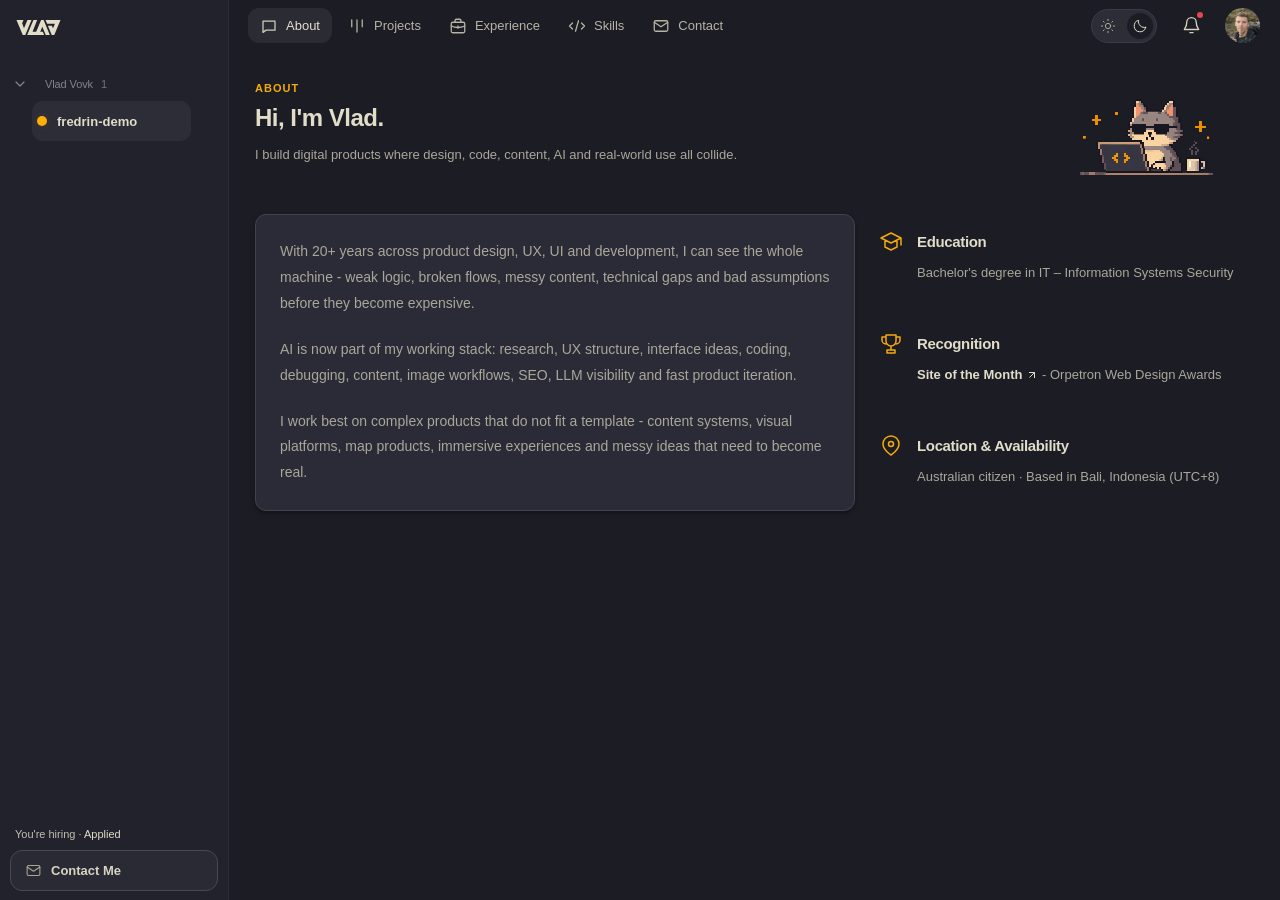
==== index.html @ 24310546 "Update usage limit notification copy" ====
<!doctype html>
<html lang="en">
  <head>
    <meta charset="UTF-8" />
    <meta name="viewport" content="width=device-width, initial-scale=1.0" />
    <meta name="robots" content="noindex" />
    <link rel="icon" href="favicon.ico" type="image/x-icon" />
    <link rel="icon" href="assets/favicon-32x32.png" type="image/png" sizes="32x32" />
    <link rel="icon" href="assets/favicon-16x16.png" type="image/png" sizes="16x16" />
    <link rel="apple-touch-icon" href="assets/apple-touch-icon.png" sizes="180x180" />
    <title>Vlad Vovk - Design, Code &amp; AI · About</title>
    <script src="theme.js"></script>
    <link rel="stylesheet" href="themes.css" />
    <link rel="stylesheet" href="styles.css" />
    <link rel="stylesheet" href="theme-settings.css" />
    <script src="navigation.js" type="module"></script>
  </head>
  <body>
    <aside id="project-sidebar" class="project-sidebar" aria-label="Project navigation">
      <div class="sidebar-header">
        <a class="sidebar-logo" href="#about" aria-label="Vlad Vovk — About">
          <span class="sidebar-logo-mark" aria-hidden="true"></span>
        </a>
        <button class="mobile-drawer-close" type="button" aria-label="Close navigation" hidden>
          <svg viewBox="0 0 24 24" aria-hidden="true"><path d="m6 6 12 12M18 6 6 18" /></svg>
        </button>
      </div>
      <button class="personal-row" type="button" aria-expanded="true" aria-controls="sidebar-projects">
        <svg viewBox="0 0 12 12" aria-hidden="true"><path d="m2 4 4 4 4-4" /></svg>
        <span>Vlad Vovk</span><span class="count">1</span>
      </button>

      <div id="sidebar-projects">
        <a class="project-row" href="#projects">
          <span class="project-dot"></span>
          <strong>fredrin-demo</strong>
        </a>
      </div>

      <div class="sidebar-footer">
        <p>You're hiring · <span>Applied</span></p>
        <a class="help-button" href="mailto:sairix@gmail.com">
          <svg viewBox="0 0 24 24" aria-hidden="true">
            <rect x="3" y="5" width="18" height="14" rx="2" />
            <path d="m3 7 9 6 9-6" />
          </svg>
          <span>Contact Me</span>
        </a>
      </div>
    </aside>

    <button class="mobile-nav-backdrop" type="button" aria-label="Close navigation" tabindex="-1" hidden></button>
    <main class="workspace">
      <nav class="top-nav" aria-label="Primary navigation">
        <button class="mobile-menu-toggle" type="button" aria-label="Open navigation" aria-expanded="false" aria-controls="project-sidebar">
          <svg viewBox="0 0 24 24" aria-hidden="true"><path d="M4 6h16M4 12h16M4 18h16" /></svg>
        </button>
        <button class="mobile-section-toggle" type="button" aria-label="Choose section" aria-expanded="false" aria-controls="project-sidebar">
          <svg viewBox="0 0 24 24" aria-hidden="true"><path d="M4 5.5h16v12H8l-4 3Z" /></svg>
          <span>About</span>
        </button>
        <div class="nav-links">
          <a class="active" href="#about" id="nav-about" aria-controls="about" aria-current="page">
            <svg viewBox="0 0 24 24" aria-hidden="true"><path d="M4 5.5h16v12H8l-4 3Z" /></svg>
            <span>About</span>
          </a>
          <a href="#projects" id="nav-projects" aria-controls="projects">
            <svg viewBox="0 0 24 24" aria-hidden="true"><path d="M5 4v9m7-9v16m7-16v9" /></svg>
            <span>Projects</span>
          </a>
          <a href="#experience" id="nav-experience" aria-controls="experience">
            <svg viewBox="0 0 24 24" aria-hidden="true"><rect x="3" y="7" width="18" height="14" rx="2" /><path d="M8 7V5a2 2 0 0 1 2-2h4a2 2 0 0 1 2 2v2M3 12a22 22 0 0 0 18 0M12 12v3" /></svg>
            <span>Experience</span>
          </a>
          <a href="#skills" id="nav-skills" aria-controls="skills">
            <svg viewBox="0 0 24 24" aria-hidden="true"><path d="m6 8-4 4 4 4m12-8 4 4-4 4M14 5l-4 14" /></svg>
            <span>Skills</span>
          </a>
          <a href="#contact" id="nav-contact" aria-controls="contact">
            <svg viewBox="0 0 24 24" aria-hidden="true"><rect x="3" y="5" width="18" height="14" rx="2" /><path d="m3 7 9 6 9-6" /></svg>
            <span>Contact</span>
          </a>
        </div>

        <div class="account-actions">
          <button class="theme-toggle" type="button" role="switch" aria-checked="true" aria-label="Dark theme" title="Switch to light theme">
            <svg class="theme-icon-sun" viewBox="0 0 24 24" aria-hidden="true"><circle cx="12" cy="12" r="4" /><path d="M12 2v2m0 16v2M2 12h2m16 0h2M4.9 4.9l1.4 1.4m11.4 11.4 1.4 1.4M4.9 19.1l1.4-1.4M17.7 6.3l1.4-1.4" /></svg>
            <svg class="theme-icon-moon" viewBox="0 0 24 24" aria-hidden="true"><path d="M20.5 14A8.6 8.6 0 0 1 10 3.5 8.7 8.7 0 1 0 20.5 14Z" /></svg>
          </button>
          <button class="notification-button" type="button" aria-label="Notifications" aria-expanded="false" aria-controls="notifications-panel">
            <svg viewBox="0 0 24 24" aria-hidden="true"><path d="M18 8a6 6 0 0 0-12 0c0 7-3 7-3 9h18c0-2-3-2-3-9ZM10 21h4" /></svg>
          </button>
          <button class="avatar" type="button" aria-label="Account menu" aria-expanded="false" aria-controls="profile-menu">
            <img src="assets/profile-avatar.jpg" alt="" />
          </button>
          <section id="notifications-panel" class="profile-menu notifications-panel" aria-labelledby="notifications-heading" aria-hidden="true" inert>
            <header class="notifications-header">
              <h2 id="notifications-heading">Notifications</h2>
              <button class="notification-read-action" type="button" data-mark-all-read>Mark all as read</button>
            </header>
            <ul class="notifications-list">
              <li class="notification-item" data-notification-id="application-submitted">
                <div class="notification-item-header">
                  <h3>Application submitted</h3>
                  <button class="notification-read-action" type="button" data-mark-read>Mark as read</button>
                </div>
                <p>Your application for UI/UX Designer has been received.</p>
                <p class="notification-status">Status: Awaiting human review.</p>
              </li>
              <li class="notification-item" data-notification-id="usage-limit-reached">
                <div class="notification-item-header">
                  <h3>Usage limit reached</h3>
                  <button class="notification-read-action" type="button" data-mark-read>Mark as read</button>
                </div>
                <p>You've used all $6 of your Fredrin credits building a portfolio for Fredrin.</p>
                <p class="notification-status">Status: Worth every penny.</p>
              </li>
            </ul>
          </section>
          <div id="profile-menu" class="profile-menu" role="region" aria-label="Account details" aria-hidden="true" inert>
            <a class="profile-email" href="mailto:sairix@gmail.com">
              <span class="profile-menu-avatar"><img src="assets/profile-avatar.jpg" alt="" /></span>
              <span>sairix@gmail.com</span>
            </a>
            <button id="theme-settings-open" class="profile-menu-action" type="button" aria-haspopup="dialog" aria-controls="theme-settings">
              <svg viewBox="0 0 24 24" aria-hidden="true"><path d="m9 3-.7 2.2-2 .9-2.1-.4L2.7 8.3 4 10v2l-1.3 1.7 1.5 2.6 2.1-.4 2 .9L9 19h3l.7-2.2 2-.9 2.1.4 1.5-2.6L17 12v-2l1.3-1.7-1.5-2.6-2.1.4-2-.9L12 3Z" /><circle cx="10.5" cy="11" r="3" /></svg>
              <span>Theme settings</span>
              <kbd>Ctrl+,</kbd>
            </button>
            <div class="profile-menu-footer">Vladlin v0.1.5</div>
          </div>
        </div>
      </nav>

      <section id="about" class="content-panel" aria-labelledby="nav-about">
        <div class="about-layout">
          <header class="section-heading about-intro">
            <p class="section-eyebrow">About</p>
            <h1>Hi, I'm Vlad.</h1>
            <p>I build digital products where design, code, content, AI and real-world use all collide.</p>
          </header>
          <div class="about-illustration" role="button" tabindex="0" aria-label="Talk to the cat" aria-controls="cat-speech">
            <svg class="animated-cat" aria-hidden="true" viewBox="0 0 1774 887" preserveAspectRatio="xMidYMid meet" xmlns="http://www.w3.org/2000/svg">
              <defs>
                <image id="animated-cat-source" href="assets/about-cat.png" width="1774" height="887" />
                <mask id="animated-cat-base-mask" maskUnits="userSpaceOnUse" x="0" y="0" width="1774" height="887">
                  <rect width="1774" height="887" fill="var(--mask-visible)" />
                  <g fill="var(--mask-hidden)">
                    <rect x="350" y="430" width="60" height="50" />
                    <rect x="430" y="260" width="110" height="105" />
                    <rect x="620" y="235" width="50" height="55" />
                    <rect x="1280" y="300" width="110" height="125" />
                    <rect x="1370" y="430" width="60" height="50" />
                    <rect x="1230" y="470" width="105" height="140" />
                    <rect x="940" y="645" width="145" height="80" />
                    <use class="cat-head-cutout" href="#cat-head-shape" />
                  </g>
                </mask>
                <clipPath id="cat-star-one"><rect x="350" y="430" width="60" height="50" /></clipPath>
                <clipPath id="cat-star-two"><rect x="430" y="260" width="110" height="105" /></clipPath>
                <clipPath id="cat-star-three"><rect x="620" y="235" width="50" height="55" /></clipPath>
                <clipPath id="cat-star-four"><rect x="1280" y="300" width="110" height="125" /></clipPath>
                <clipPath id="cat-star-five"><rect x="1370" y="430" width="60" height="50" /></clipPath>
                <clipPath id="cat-steam-clip"><rect x="1230" y="470" width="105" height="140" /></clipPath>
                <path id="cat-head-shape" stroke="none" d="M700 130H1230V525H870V495H855V478H700Z" />
                <path id="cat-glasses-shape" stroke="none" d="M754 342H887V359H949V342H1077V359H1144V377H1077V411H1059V431H968V413H949V395H887V413H870V431H788V411H770V377H737V359H754Z" />
                <clipPath id="cat-head-clip"><use href="#cat-head-shape" /></clipPath>
                <mask id="cat-bare-face-mask" maskUnits="userSpaceOnUse" x="700" y="130" width="530" height="395">
                  <use href="#cat-head-shape" fill="var(--mask-visible)" />
                  <use href="#cat-glasses-shape" fill="var(--mask-hidden)" />
                </mask>
                <clipPath id="cat-paw-clip"><rect x="922" y="627" width="182" height="108" /></clipPath>
              </defs>
              <rect x="940" y="645" width="145" height="80" fill="var(--cat-paw-underlay)" />
              <use href="#animated-cat-source" mask="url(#animated-cat-base-mask)" />
              <g class="cat-finale-head">
                <use href="#animated-cat-source" clip-path="url(#cat-head-clip)" mask="url(#cat-bare-face-mask)" />
                <g shape-rendering="crispEdges">
                  <use href="#cat-glasses-shape" fill="var(--cat-face-fur)" />
                  <path d="M770 395H887V413H870V431H788V411H770ZM949 395H1077V411H1059V431H968V413H949Z" fill="var(--cat-face-cream)" />
                  <g class="cat-eyes">
                    <path d="M788 360H866V370H788ZM970 360H1048V370H970Z" fill="var(--cat-face-ink)" />
                    <path d="M800 370H854V396H800ZM982 370H1036V396H982Z" fill="var(--cat-face-cream)" />
                    <path d="M818 370H842V396H818ZM994 370H1018V396H994Z" fill="var(--cat-eye-gold)" />
                    <path d="M824 370H836V396H824ZM1000 370H1012V396H1000Z" fill="var(--cat-face-ink)" />
                    <path d="M824 370H830V376H824ZM1000 370H1006V376H1000Z" fill="var(--color-white)" />
                  </g>
                </g>
                <g class="cat-glasses">
                  <use href="#cat-glasses-shape" fill="var(--cat-face-ink)" shape-rendering="crispEdges" />
                </g>
              </g>
              <g class="cat-spark cat-spark-one"><use href="#animated-cat-source" clip-path="url(#cat-star-one)" /></g>
              <g class="cat-spark cat-spark-two"><use href="#animated-cat-source" clip-path="url(#cat-star-two)" /></g>
              <g class="cat-spark cat-spark-three"><use href="#animated-cat-source" clip-path="url(#cat-star-three)" /></g>
              <g class="cat-spark cat-spark-four"><use href="#animated-cat-source" clip-path="url(#cat-star-four)" /></g>
              <g class="cat-spark cat-spark-five"><use href="#animated-cat-source" clip-path="url(#cat-star-five)" /></g>
              <g class="cat-steam"><use href="#animated-cat-source" clip-path="url(#cat-steam-clip)" /></g>
              <g clip-path="url(#cat-paw-clip)"><use class="cat-paw" href="#animated-cat-source" /></g>
              <rect class="cat-hit-area" width="1774" height="887" />
            </svg>
            <span id="cat-speech" class="cat-speech" role="status" aria-live="polite" aria-atomic="true"></span>
          </div>
          <article class="section-card about-story">
            <p>With 20+ years across product design, UX, UI and development, I can see the whole machine - weak logic, broken flows, messy content, technical gaps and bad assumptions before they become expensive.</p>
            <p>AI is now part of my working stack: research, UX structure, interface ideas, coding, debugging, content, image workflows, SEO, LLM visibility and fast product iteration.</p>
            <p>I work best on complex products that do not fit a template - content systems, visual platforms, map products, immersive experiences and messy ideas that need to become real.</p>
          </article>
          <div class="about-facts">
            <article class="section-card about-fact">
              <svg class="about-fact-icon" viewBox="0 0 24 24" aria-hidden="true"><path d="m2 8 10-5 10 5-10 5L2 8Zm4 2v7l6 3 6-3v-7M22 8v7" /></svg>
              <div>
                <h2>Education</h2>
                <p>Bachelor's degree in IT – Information Systems Security</p>
              </div>
            </article>
            <article class="section-card about-fact">
              <svg class="about-fact-icon" viewBox="0 0 24 24" aria-hidden="true"><path d="M7 3h10v6a5 5 0 0 1-10 0V3Zm0 2H3v3a4 4 0 0 0 4 4m10-7h4v3a4 4 0 0 1-4 4m-5 2v4m-4 3h8m-8 0v-3h8v3" /></svg>
              <div>
                <h2>Recognition</h2>
                <p class="about-recognition-line"><a class="about-award" href="https://orpetron.com/sites/vladislav-vovk/" target="_blank" rel="noopener noreferrer">Site of the Month<svg class="external-link-icon" viewBox="0 0 12 12" aria-hidden="true"><path d="M3.5 8.5 8.5 3.5M3 3.5h5.5V9" /></svg></a> - Orpetron Web Design Awards</p>
              </div>
            </article>
            <article class="section-card about-fact">
              <svg class="about-fact-icon" viewBox="0 0 24 24" aria-hidden="true"><path d="M20 10c0 6-8 11-8 11S4 16 4 10a8 8 0 1 1 16 0Z" /><circle cx="12" cy="10" r="2.5" /></svg>
              <div>
                <h2>Location &amp; Availability</h2>
                <p>Australian citizen · Based in Bali, Indonesia <span class="about-timezone">(UTC+8)</span></p>
              </div>
            </article>
          </div>

        </div>
      </section>

      <section id="experience" class="content-panel" aria-labelledby="nav-experience" hidden>
        <header class="section-heading">
          <p class="section-eyebrow">Background</p>
          <h1>Experience</h1>
          <p>Work history and professional milestones.</p>
        </header>
        <ol class="experience-list">
          <li class="experience-entry experience-placeholder" data-color="placeholder">
            <span class="experience-dates">Next</span>
            <article class="experience-card" aria-label="Your next opportunity">
              <header class="experience-entry-heading">
                <span class="experience-initial" aria-hidden="true">+</span>
                <h2>Your next opportunity</h2>
                <span class="experience-company">Your company name</span>
              </header>
            </article>
          </li>
          <li class="experience-entry" data-color="slate">
            <span class="experience-dates">Feb-Apr 2026</span>
            <details class="experience-card" open>
              <summary class="experience-entry-heading">
                <span class="experience-initial" aria-hidden="true">P</span>
                <h2>Product Designer &amp; UX Consultant (Contract)</h2>
                <span class="experience-company">Urban CGI</span>
                <svg class="experience-chevron" viewBox="0 0 16 16" aria-hidden="true"><path d="m3 6 5 5 5-5" /></svg>
              </summary>
              <div class="experience-card-body">
                <ul class="experience-description">
                <li>Led UX restructuring of an internal Moodle learning platform, mapping journeys and simplifying registration, course access and progress tracking for employees with limited digital experience.</li>
                <li>Created branded UI patterns and a scalable Figma design system; used AI-assisted prototypes to validate feature and registration flows with management and speed up feedback cycles.</li>
                <li>Aligned scope and design decisions with the director, managers and developers, resolved implementation blockers and prioritised critical UX changes to meet the fixed launch deadline for staff training.</li>
              </ul>
              </div>
            </details>
          </li>
          <li class="experience-entry" data-color="amber">
            <span class="experience-dates">2023 – Present</span>
            <details class="experience-card" open>
              <summary class="experience-entry-heading">
                <span class="experience-initial" aria-hidden="true">F</span>
                <h2>Founder &amp; Product Designer</h2>
                <span class="experience-company">Tas360</span>
                <svg class="experience-chevron" viewBox="0 0 16 16" aria-hidden="true"><path d="m3 6 5 5 5-5" /></svg>
              </summary>
              <div class="experience-card-body">
                <ul class="experience-description">
                <li>Self-directed design and development of a content-rich digital platform, from product planning and UX through front-end implementation and ongoing iteration.</li>
                <li>Built a highly automated publishing workflow: a single uploaded panorama, mapped location, and content input trigger server-side processing, tile generation, and integration into the platform.</li>
                <li>Combined product design, content systems, and front-end work to ship and maintain a scalable experience without handoff between design and engineering.</li>
                <li>Re-architected map delivery from a paid third-party service to static self-generated tiles on CDN, reducing monthly cost from about $100 to $10.</li>
                <li>Managed performance optimisation and web delivery for high-resolution panoramic content, with the platform handling 10,000 users over two days after optimisation.</li>
                <li>Enhanced panoramic imagery with AI-assisted workflows and optimised it for high-quality web delivery.</li>
                <li>Improved SEO visibility and crawlability despite minimal on-page text content, helping the platform rank well in Google for location-based discovery.</li>
              </ul>
              </div>
            </details>
          </li>
          <li class="experience-entry" data-color="red">
            <span class="experience-dates">2021 – 2023</span>
            <details class="experience-card">
              <summary class="experience-entry-heading">
                <span class="experience-initial" aria-hidden="true">I</span>
                <h2>Interaction Engineer</h2>
                <span class="experience-company">Grade Creative</span>
                <svg class="experience-chevron" viewBox="0 0 16 16" aria-hidden="true"><path d="m3 6 5 5 5-5" /></svg>
              </summary>
              <div class="experience-card-body">
                <ul class="experience-description">
                <li>Delivered product design, UX, UI, and front-end work for public-sector and health platforms.</li>
                <li>Translated complex requirements, user flows, and user research into intuitive interfaces, reusable UI patterns, and practical design decisions.</li>
                <li>Developed design systems and component libraries in Figma and code, helping maintain consistency across products and branded platforms.</li>
                <li>Collaborated with cross-functional teams – product managers, designers, engineers, and stakeholders – from ideation to delivery in agile environments.</li>
                <li>Contributed to analytics, testing, workshops, and design reviews, using evidence and user feedback to refine usability, journeys, and engagement.</li>
                <li>Bridged design and development, turning UX intent into responsive, accessible, reusable coded components.</li>
              </ul>
              </div>
            </details>
          </li>
          <li class="experience-entry" data-color="blue">
            <span class="experience-dates">2019 – 2021</span>
            <details class="experience-card">
              <summary class="experience-entry-heading">
                <span class="experience-initial" aria-hidden="true">C</span>
                <h2>Co-Founder &amp; Product Designer</h2>
                <span class="experience-company">Enlang (EdTech platform)</span>
                <svg class="experience-chevron" viewBox="0 0 16 16" aria-hidden="true"><path d="m3 6 5 5 5-5" /></svg>
              </summary>
              <div class="experience-card-body">
                <ul class="experience-description">
                <li>Co-created and launched a digital education product from concept to sales.</li>
                <li>Designed and developed the marketing site, user flows, wireframes, and learning experience with a storytelling-driven UX, achieving strong SEO rankings and consistent student acquisition.</li>
                <li>Helped the course reach 200+ sales and 1,000+ enrolled learners in the first year.</li>
                <li>Oversaw end-to-end delivery across curriculum content, video production, site development, and optimisation for performance, usability, and accessibility.</li>
              </ul>
              </div>
            </details>
          </li>
          <li class="experience-entry" data-color="green">
            <span class="experience-dates">2010 – 2019</span>
            <details class="experience-card">
              <summary class="experience-entry-heading">
                <span class="experience-initial" aria-hidden="true">S</span>
                <h2>Senior UI/UX Designer</h2>
                <span class="experience-company">Telemark IT</span>
                <svg class="experience-chevron" viewBox="0 0 16 16" aria-hidden="true"><path d="m3 6 5 5 5-5" /></svg>
              </summary>
              <div class="experience-card-body">
                <ul class="experience-description">
                <li>Led design and front-end implementation across 200+ B2B and B2C projects in health, travel, e-commerce, real estate, and wellness.</li>
                <li>Created interfaces from wireframes to high-fidelity UI, contributed to design systems, and supported practical implementation at scale.</li>
                <li>Conducted user research, prototyping, and usability testing in collaboration with cross-functional teams and stakeholders.</li>
              </ul>
              </div>
            </details>
          </li>
          <li class="experience-entry" data-color="steel">
            <span class="experience-dates">2005 – 2010</span>
            <details class="experience-card">
              <summary class="experience-entry-heading">
                <span class="experience-initial" aria-hidden="true">W</span>
                <h2>Web Designer &amp; Developer</h2>
                <span class="experience-company">Telemark IT</span>
                <svg class="experience-chevron" viewBox="0 0 16 16" aria-hidden="true"><path d="m3 6 5 5 5-5" /></svg>
              </summary>
              <div class="experience-card-body">
                <ul class="experience-description">
                <li>Designed websites, landing pages, and digital assets for B2B and B2C clients.</li>
                <li>Built early experience in responsive layouts, usability, interface structure, and front-end implementation.</li>
              </ul>
              </div>
            </details>
          </li>
        </ol>
      </section>

      <section id="skills" class="content-panel" aria-labelledby="nav-skills" hidden>
        <header class="section-heading">
          <p class="section-eyebrow">Expertise</p>
          <h1>Skills</h1>
          <p>Tools, technologies, and areas of focus.</p>
        </header>
        <div class="skills-grid">
          <article class="section-card skill-group" data-category="design-ux" data-color="amber">
            <h2>Design &amp; UX</h2>
            <ul class="skill-list">
              <li>Product Design</li>
              <li>UX/UI Design</li>
              <li>Design Systems</li>
              <li>Wireframing &amp; Prototyping</li>
              <li>User Flows</li>
              <li>Accessibility / WCAG</li>
              <li>Figma</li>
              <li>FigJam</li>
              <li>Adobe Photoshop</li>
              <li>Illustrator</li>
              <li>InDesign</li>
              <li>After Effects</li>
              <li>Premiere Pro</li>
              <li>Motion Design</li>
              <li>Animation</li>
              <li>GSAP</li>
            </ul>
          </article>
          <article class="section-card skill-group" data-category="frontend-development" data-color="blue">
            <h2>Frontend &amp; Development</h2>
            <ul class="skill-list">
              <li>HTML5</li>
              <li>CSS3 / SCSS</li>
              <li>JavaScript</li>
              <li>TypeScript</li>
              <li>Vue.js</li>
              <li>Nuxt.js</li>
              <li>Alpine.js</li>
              <li>Tailwind CSS</li>
              <li>Bootstrap</li>
              <li>PHP</li>
              <li>Laravel</li>
              <li>Git</li>
              <li>Docker</li>
              <li>WSL2</li>
            </ul>
          </article>
          <article class="section-card skill-group" data-category="ai-automation" data-color="red">
            <h2>AI &amp; Automation</h2>
            <ul class="skill-list">
              <li>ChatGPT / OpenAI GPT</li>
              <li>Claude</li>
              <li>Cursor</li>
              <li>AI-assisted Coding</li>
              <li>AI Prototyping</li>
              <li>Workflow Automation</li>
              <li>Midjourney</li>
              <li>Higgsfield AI</li>
            </ul>
          </article>
          <article class="section-card skill-group" data-category="platforms-infrastructure" data-color="steel">
            <h2>Platforms &amp; Infrastructure</h2>
            <ul class="skill-list">
              <li>Storyblok</li>
              <li>WordPress</li>
              <li>Moodle CMS</li>
              <li>Orchid CMS</li>
              <li>krpano</li>
              <li>Storybook</li>
              <li>Linux</li>
              <li>Apache</li>
              <li>CDN</li>
              <li>Jira</li>
              <li>Trello</li>
            </ul>
          </article>
          <article class="section-card skill-group" data-category="analytics-seo-optimisation" data-color="green">
            <h2>Analytics, SEO &amp; Optimisation</h2>
            <ul class="skill-list">
              <li>Google Analytics 4</li>
              <li>Google Tag Manager</li>
              <li>Google Search Console</li>
              <li>Hotjar</li>
              <li>A/B Testing</li>
              <li>UX Analytics</li>
              <li>Conversion Optimisation</li>
              <li>SEO</li>
              <li>GEO</li>
              <li>AI Search Discoverability</li>
            </ul>
          </article>
        </div>
      </section>

      <section id="contact" class="content-panel" aria-labelledby="nav-contact" hidden>
        <header class="section-heading">
          <p class="section-eyebrow">Get in touch</p>
          <h1>Contact</h1>
          <p>Email me, connect on LinkedIn, drop a WhatsApp message, or send a raven. I'm not picky.</p>
        </header>
        <ul class="contact-links">
          <li>
            <a href="mailto:sairix@gmail.com">
              <svg viewBox="0 0 24 24" aria-hidden="true"><rect x="3" y="5" width="18" height="14" rx="2" /><path d="m3 7 9 6 9-6" /></svg>
              <span>sairix@gmail.com</span>
            </a>
          </li>
          <li>
            <a href="https://www.linkedin.com/in/vla-dis/" target="_blank" rel="noopener noreferrer">
              <svg viewBox="0 0 24 24" aria-hidden="true"><rect x="3" y="3" width="18" height="18" rx="2" /><path d="M7.5 10.5v7M11.5 17.5v-7m0 3a3 3 0 0 1 6 0v4" /><circle cx="7.5" cy="7.3" r=".8" /></svg>
              <span>LinkedIn</span>
            </a>
          </li>
          <li>
            <a href="https://wa.me/+61450332832" target="_blank" rel="noopener noreferrer">
              <svg viewBox="0 0 24 24" aria-hidden="true"><path d="M20.5 11.7a8.5 8.5 0 0 1-12.6 7.5L3 20.5l1.3-4.7a8.5 8.5 0 1 1 16.2-4.1Z" /><path d="m8.6 7.4 1.7 2.4-1 1.2a8 8 0 0 0 3.7 3.7l1.2-1 2.4 1.7c-.6 1.6-1.8 2-3.3 1.4a12.1 12.1 0 0 1-6.1-6.1c-.6-1.5-.2-2.7 1.4-3.3Z" /></svg>
              <span>Whatsapp</span>
            </a>
          </li>
        </ul>
      </section>

      <section id="projects" aria-labelledby="nav-projects" hidden>
        <section class="board" aria-label="Project Kanban board">
          <details class="column backlog-column" aria-labelledby="column-backlog" open>
            <summary class="column-header">
              <span class="status-dot backlog" aria-hidden="true"></span><h2 id="column-backlog">Backlog</h2><span class="column-count">1</span>
                          <svg class="accordion-chevron" viewBox="0 0 16 16" aria-hidden="true"><path d="m3 6 5 5 5-5" /></svg>
            </summary>
            <div class="column-body">
            <div class="column-cards">
              <details class="ticket-card project-card" open>
                <summary class="ticket-title-row">
                  <span class="chart-icon" aria-hidden="true"><i></i><i></i><i></i></span>
                  <h3>Your Next Project</h3>
                                  <svg class="accordion-chevron" viewBox="0 0 16 16" aria-hidden="true"><path d="m3 6 5 5 5-5" /></svg>
                </summary>
                <div class="project-card-body">
                <p class="project-description">Something interesting starts here.</p>
                <ul class="project-tags" aria-label="Project tags">
                  <li data-tag="open-to-opportunities" data-color="steel">Open to Opportunities</li>
                </ul>
                              </div>
              </details>
            </div>
                      </div>
          </details>
          <details class="column running-column" aria-labelledby="column-running" open>
            <summary class="column-header">
              <span class="status-dot running" aria-hidden="true"></span><h2 id="column-running">Running</h2><span class="column-count">4</span>
                          <svg class="accordion-chevron" viewBox="0 0 16 16" aria-hidden="true"><path d="m3 6 5 5 5-5" /></svg>
            </summary>
            <div class="column-body">
            <div class="column-cards">
              <details class="ticket-card project-card" open>
                <summary class="ticket-title-row">
                  <span class="chart-icon" aria-hidden="true"><i></i><i></i><i></i></span>
                  <h3>Tas360</h3>
                                  <svg class="accordion-chevron" viewBox="0 0 16 16" aria-hidden="true"><path d="m3 6 5 5 5-5" /></svg>
                </summary>
                <div class="project-card-body">
                <p class="project-description">An interactive platform for exploring Tasmania through immersive 360° panoramas and location-based discovery.</p>
                <ul class="project-tags" aria-label="Project tags">
                  <li data-tag="product-design" data-color="amber">Product Design</li>
                  <li data-tag="ux-ui" data-color="blue">UX/UI</li>
                  <li data-tag="full-stack-development" data-color="green">Full-stack Development</li>
                </ul>
                <div class="project-links">
                  <a href="https://tas360.au" target="_blank" rel="noopener noreferrer">Website<svg class="external-link-icon" viewBox="0 0 12 12" aria-hidden="true"><path d="M3.5 8.5 8.5 3.5M3 3.5h5.5V9" /></svg></a>
                  <a href="https://vladis.dev/tas360.html" target="_blank" rel="noopener noreferrer">Project Overview<svg class="external-link-icon" viewBox="0 0 12 12" aria-hidden="true"><path d="M3.5 8.5 8.5 3.5M3 3.5h5.5V9" /></svg></a>
                </div>
                              </div>
              </details>
              <details class="ticket-card project-card" open>
                <summary class="ticket-title-row">
                  <span class="chart-icon" aria-hidden="true"><i></i><i></i><i></i></span>
                  <h3>Bentar8</h3>
                                  <svg class="accordion-chevron" viewBox="0 0 16 16" aria-hidden="true"><path d="m3 6 5 5 5-5" /></svg>
                </summary>
                <div class="project-card-body">
                <p class="project-description">A custom platform for presenting Bali villas through immersive virtual tours and interactive property pages.</p>
                <ul class="project-tags" aria-label="Project tags">
                  <li data-tag="product-design" data-color="amber">Product Design</li>
                  <li data-tag="ux-ui" data-color="blue">UX/UI</li>
                  <li data-tag="full-stack-development" data-color="green">Full-stack Development</li>
                </ul>
                <div class="project-links">
                  <a href="https://bentar8.com/for-properties" target="_blank" rel="noopener noreferrer">Website<svg class="external-link-icon" viewBox="0 0 12 12" aria-hidden="true"><path d="M3.5 8.5 8.5 3.5M3 3.5h5.5V9" /></svg></a>
                </div>
                              </div>
              </details>
              <details class="ticket-card project-card" open>
                <summary class="ticket-title-row">
                  <span class="chart-icon" aria-hidden="true"><i></i><i></i><i></i></span>
                  <h3>Bentar8Processor</h3>
                                  <svg class="accordion-chevron" viewBox="0 0 16 16" aria-hidden="true"><path d="m3 6 5 5 5-5" /></svg>
                </summary>
                <div class="project-card-body">
                <p class="project-description">An automated panorama production pipeline combining image processing, AI-assisted workflows and custom development.</p>
                <ul class="project-tags" aria-label="Project tags">
                  <li data-tag="workflow-automation" data-color="red">Workflow Automation</li>
                  <li data-tag="ai-assisted-development" data-color="purple">AI-assisted Development</li>
                  <li data-tag="ux-ui" data-color="blue">UX/UI</li>
                </ul>
                <div class="project-links">
                  <a href="https://vladis.dev/bentarprocessor.html" target="_blank" rel="noopener noreferrer">Project Overview<svg class="external-link-icon" viewBox="0 0 12 12" aria-hidden="true"><path d="M3.5 8.5 8.5 3.5M3 3.5h5.5V9" /></svg></a>
                </div>
                              </div>
              </details>
              <details class="ticket-card project-card" open>
                <summary class="ticket-title-row">
                  <span class="chart-icon" aria-hidden="true"><i></i><i></i><i></i></span>
                  <h3>BaliBase</h3>
                                  <svg class="accordion-chevron" viewBox="0 0 16 16" aria-hidden="true"><path d="m3 6 5 5 5-5" /></svg>
                </summary>
                <div class="project-card-body">
                <p class="project-description">An AI-assisted CRM for discovering business leads, organising contacts and managing outreach.</p>
                <ul class="project-tags" aria-label="Project tags">
                  <li data-tag="product-design" data-color="amber">Product Design</li>
                  <li data-tag="ai-integration" data-color="pink">AI Integration</li>
                  <li data-tag="ux-ui" data-color="blue">UX/UI</li>
                </ul>
                <div class="project-links">
                  <a href="https://vladis.dev/balibase.html" target="_blank" rel="noopener noreferrer">Project Overview<svg class="external-link-icon" viewBox="0 0 12 12" aria-hidden="true"><path d="M3.5 8.5 8.5 3.5M3 3.5h5.5V9" /></svg></a>
                </div>
                              </div>
              </details>
            </div>
                      </div>
          </details>
          <details class="column blocked-column" aria-labelledby="column-blocked" open>
            <summary class="column-header">
              <span class="status-dot blocked" aria-hidden="true"></span><h2 id="column-blocked">Blocked</h2><span class="column-count">0</span>
                          <svg class="accordion-chevron" viewBox="0 0 16 16" aria-hidden="true"><path d="m3 6 5 5 5-5" /></svg>
            </summary>
            <div class="column-body">
            <p class="column-empty-message">No blockers worth mentioning.</p>
                      </div>
          </details>
          <details class="column completed-column" aria-labelledby="column-completed" open>
            <summary class="column-header">
              <span class="status-dot completed" aria-hidden="true"></span><h2 id="column-completed">Completed</h2><span class="column-count">5</span>
                          <svg class="accordion-chevron" viewBox="0 0 16 16" aria-hidden="true"><path d="m3 6 5 5 5-5" /></svg>
            </summary>
            <div class="column-body">
            <div class="column-cards">
              <details class="ticket-card project-card" open>
                <summary class="ticket-title-row">
                  <span class="chart-icon" aria-hidden="true"><i></i><i></i><i></i></span>
                  <h3>Urban CMS</h3>
                                  <svg class="accordion-chevron" viewBox="0 0 16 16" aria-hidden="true"><path d="m3 6 5 5 5-5" /></svg>
                </summary>
                <div class="project-card-body">
                <p class="project-description">UX redesign of an internal Moodle-based learning platform, including user journeys, registration flows and a reusable design system.</p>
                <ul class="project-tags" aria-label="Project tags">
                  <li data-tag="ux-research" data-color="slate">UX Research</li>
                  <li data-tag="product-design" data-color="amber">Product Design</li>
                  <li data-tag="design-systems" data-color="teal">Design Systems</li>
                </ul>
                <div class="project-links">
                  <a href="404.html?project=urban-cms">Website<svg class="external-link-icon" viewBox="0 0 12 12" aria-hidden="true"><path d="M3.5 8.5 8.5 3.5M3 3.5h5.5V9" /></svg></a>
                </div>
                              </div>
              </details>
              <details class="ticket-card project-card" open>
                <summary class="ticket-title-row">
                  <span class="chart-icon" aria-hidden="true"><i></i><i></i><i></i></span>
                  <h3>Compass</h3>
                                  <svg class="accordion-chevron" viewBox="0 0 16 16" aria-hidden="true"><path d="m3 6 5 5 5-5" /></svg>
                </summary>
                <div class="project-card-body">
                <p class="project-description">Improving a content-rich website through UX analytics, behavioural insights and iterative interface optimisation.</p>
                <ul class="project-tags" aria-label="Project tags">
                  <li data-tag="ux-research" data-color="slate">UX Research</li>
                  <li data-tag="analytics" data-color="lime">Analytics</li>
                  <li data-tag="ui-design" data-color="sky">UI Design</li>
                  <li data-tag="frontend-development" data-color="mint">Frontend Development</li>
                </ul>
                <div class="project-links">
                  <a href="https://vladis.dev/old/compass.html" target="_blank" rel="noopener noreferrer">Case Study<svg class="external-link-icon" viewBox="0 0 12 12" aria-hidden="true"><path d="M3.5 8.5 8.5 3.5M3 3.5h5.5V9" /></svg></a>
                  <a href="https://www.compass.info/" target="_blank" rel="noopener noreferrer">Website<svg class="external-link-icon" viewBox="0 0 12 12" aria-hidden="true"><path d="M3.5 8.5 8.5 3.5M3 3.5h5.5V9" /></svg></a>
                </div>
                              </div>
              </details>
              
              <details class="ticket-card project-card" open>
                <summary class="ticket-title-row">
                  <span class="chart-icon" aria-hidden="true"><i></i><i></i><i></i></span>
                  <h3>Hamilton Centre</h3>
                                  <svg class="accordion-chevron" viewBox="0 0 16 16" aria-hidden="true"><path d="m3 6 5 5 5-5" /></svg>
                </summary>
                <div class="project-card-body">
                <p class="project-description">Responsive website design for a mental health organisation, supported by reusable components and a consistent UI system.</p>
                <ul class="project-tags" aria-label="Project tags">
                  <li data-tag="ui-design" data-color="sky">UI Design</li>
                  <li data-tag="responsive-design" data-color="lavender">Responsive Design</li>
                  <li data-tag="design-systems" data-color="teal">Design Systems</li>
                </ul>
                <div class="project-links">
                  <a href="https://vladis.dev/old/hamilton.html" target="_blank" rel="noopener noreferrer">Case Study<svg class="external-link-icon" viewBox="0 0 12 12" aria-hidden="true"><path d="M3.5 8.5 8.5 3.5M3 3.5h5.5V9" /></svg></a>
                  <a href="https://www.figma.com/proto/2Ra0ev1QH44RofdeVaNB4a/Hamilton-Centre%3A-Website-Design?type=design&amp;node-id=505-8821&amp;t=X4Jx99LfF3jQFEFo-1&amp;scaling=min-zoom&amp;page-id=505%3A8820&amp;starting-point-node-id=505%3A8821&amp;show-proto-sidebar=1&amp;mode=design" target="_blank" rel="noopener noreferrer">Figma Prototypes<svg class="external-link-icon" viewBox="0 0 12 12" aria-hidden="true"><path d="M3.5 8.5 8.5 3.5M3 3.5h5.5V9" /></svg></a>
                  <a href="https://www.hamiltoncentre.org.au/" target="_blank" rel="noopener noreferrer">Website<svg class="external-link-icon" viewBox="0 0 12 12" aria-hidden="true"><path d="M3.5 8.5 8.5 3.5M3 3.5h5.5V9" /></svg></a>
                </div>
                              </div>
              </details>
              <details class="ticket-card project-card" open>
                <summary class="ticket-title-row">
                  <span class="chart-icon" aria-hidden="true"><i></i><i></i><i></i></span>
                  <h3>Bridge Partners</h3>
                                  <svg class="accordion-chevron" viewBox="0 0 16 16" aria-hidden="true"><path d="m3 6 5 5 5-5" /></svg>
                </summary>
                <div class="project-card-body">
                <p class="project-description">Mobile app UX designed from scratch, from user flows and wireframes to a complete interactive prototype.</p>
                <ul class="project-tags" aria-label="Project tags">
                  <li data-tag="ux-research" data-color="slate">UX Research</li>
                  <li data-tag="interaction-design" data-color="terracotta">Interaction Design</li>
                  <li data-tag="prototyping" data-color="sand">Prototyping</li>
                </ul>
                <div class="project-links">
                  <a href="https://vladis.dev/old/bp.html" target="_blank" rel="noopener noreferrer">Case Study<svg class="external-link-icon" viewBox="0 0 12 12" aria-hidden="true"><path d="M3.5 8.5 8.5 3.5M3 3.5h5.5V9" /></svg></a>
                  <a href="https://www.figma.com/proto/tPxH7Eu7ucBAZ82vuCvu5E/Bridge-Partner--UX---Design-Exploration?type=design&amp;node-id=1-3&amp;t=8XNhzwOsEMBAKxQh-1&amp;scaling=min-zoom&amp;page-id=0%3A1&amp;starting-point-node-id=1%3A3&amp;show-proto-sidebar=1" target="_blank" rel="noopener noreferrer">Figma Wireframes<svg class="external-link-icon" viewBox="0 0 12 12" aria-hidden="true"><path d="M3.5 8.5 8.5 3.5M3 3.5h5.5V9" /></svg></a>
                  <a href="https://www.figma.com/proto/tPxH7Eu7ucBAZ82vuCvu5E/Bridge-Partner--UX---Design-Exploration?type=design&amp;node-id=229-11173&amp;t=L6L4KR1CyeswJzT1-1&amp;scaling=min-zoom&amp;page-id=229%3A11172&amp;starting-point-node-id=229%3A11173&amp;show-proto-sidebar=1" target="_blank" rel="noopener noreferrer">Figma Prototypes<svg class="external-link-icon" viewBox="0 0 12 12" aria-hidden="true"><path d="M3.5 8.5 8.5 3.5M3 3.5h5.5V9" /></svg></a>
                </div>
                              </div>
              </details>
              <details class="ticket-card project-card" open>
                <summary class="ticket-title-row">
                  <span class="chart-icon" aria-hidden="true"><i></i><i></i><i></i></span>
                  <h3>Previous Portfolio</h3>
                                  <svg class="accordion-chevron" viewBox="0 0 16 16" aria-hidden="true"><path d="m3 6 5 5 5-5" /></svg>
                </summary>
                <div class="project-card-body">
                <p class="project-description">A collection of earlier UX/UI, web design and development work.</p>
                <ul class="project-tags" aria-label="Project tags">
                  <li data-tag="motion-design" data-color="violet">Motion Design</li>
                  <li data-tag="ui-design" data-color="sky">UI Design</li>
                  <li data-tag="frontend-development" data-color="mint">Frontend Development</li>
                </ul>
                <div class="project-links">
                  <a href="https://vladis.dev/old/" target="_blank" rel="noopener noreferrer">Website<svg class="external-link-icon" viewBox="0 0 12 12" aria-hidden="true"><path d="M3.5 8.5 8.5 3.5M3 3.5h5.5V9" /></svg></a>
                </div>
                              </div>
              </details>
            </div>
                      </div>
          </details>
          <details class="column archived-column" aria-labelledby="column-archived" open>
            <summary class="column-header">
              <span class="status-dot archived" aria-hidden="true"></span><h2 id="column-archived">Archived</h2><span class="column-count">1</span>
                          <svg class="accordion-chevron" viewBox="0 0 16 16" aria-hidden="true"><path d="m3 6 5 5 5-5" /></svg>
            </summary>
            <div class="column-body">
            <div class="column-cards">
              
              <details class="ticket-card project-card" open>
                <summary class="ticket-title-row">
                  <span class="chart-icon" aria-hidden="true"><i></i><i></i><i></i></span>
                  <h3>Enlang</h3>
                                  <svg class="accordion-chevron" viewBox="0 0 16 16" aria-hidden="true"><path d="m3 6 5 5 5-5" /></svg>
                </summary>
                <div class="project-card-body">
                <p class="project-description">An EdTech product developed from concept to launch, covering product design, user experience and frontend implementation.</p>
                <ul class="project-tags" aria-label="Project tags">
                  <li data-tag="product-design" data-color="amber">Product Design</li>
                  <li data-tag="ux-ui" data-color="blue">UX/UI</li>
                  <li data-tag="frontend-development" data-color="mint">Frontend Development</li>
                </ul>
                
                              </div>
              </details>
            </div>
                      </div>
          </details>
        </section>
      </section>
    </main>
    <dialog id="theme-settings" class="theme-settings" aria-labelledby="theme-settings-title" aria-describedby="theme-settings-description">
      <header class="theme-settings-header">
        <div>
          <h2 id="theme-settings-title">Theme settings</h2>
          <p id="theme-settings-description">Make it yours. Dark and light colors are saved separately.</p>
        </div>
        <label class="theme-search">
          <svg viewBox="0 0 24 24" aria-hidden="true"><circle cx="10.5" cy="10.5" r="6.5" /><path d="m16 16 4 4" /></svg>
          <input id="theme-color-search" type="search" placeholder="Search colors" aria-label="Search colors" />
        </label>
        <button class="theme-settings-close theme-icon-button" type="button" aria-label="Close theme settings" autofocus>
          <svg viewBox="0 0 24 24" aria-hidden="true"><path d="m6 6 12 12M18 6 6 18" /></svg>
        </button>
      </header>
      <div class="theme-settings-body">
        <aside class="theme-settings-sidebar" aria-label="Theme editor">
          <p class="theme-settings-label">Base theme</p>
          <div class="theme-base-picker" role="group" aria-label="Base theme">
            <button type="button" data-theme-base="light" aria-pressed="false">
              <svg viewBox="0 0 24 24" aria-hidden="true"><circle cx="12" cy="12" r="4" /><path d="M12 2v2m0 16v2M2 12h2m16 0h2M5 5l1.5 1.5m11 11L19 19M5 19l1.5-1.5m11-11L19 5" /></svg>
              Light
            </button>
            <button type="button" data-theme-base="dark" aria-pressed="true">
              <svg viewBox="0 0 24 24" aria-hidden="true"><path d="M20.5 14A8.6 8.6 0 0 1 10 3.5 8.7 8.7 0 1 0 20.5 14Z" /></svg>
              Dark
            </button>
          </div>
          <p class="theme-settings-label">Colors</p>
          <nav id="theme-color-categories" class="theme-color-categories" aria-label="Color categories"></nav>
          <select id="theme-mobile-category" class="theme-mobile-category" aria-label="Color category"></select>
        </aside>
        <section class="theme-settings-editor" aria-labelledby="theme-colors-heading">
          <div class="theme-editor-heading">
            <h3 id="theme-colors-heading">Surfaces &amp; borders</h3>
            <span id="theme-color-count"></span>
          </div>
          <div class="theme-color-column-labels" aria-hidden="true"><span>Color</span><span>Value</span><span>Opacity</span></div>
          <div id="theme-color-list" class="theme-color-list"></div>
          <p id="theme-color-empty" class="theme-color-empty" hidden>No colors match your search.</p>
        </section>
      </div>
      <footer class="theme-settings-footer">
        <button id="theme-reset" class="theme-editor-button" type="button">Reset colors</button>
        <p id="theme-settings-status" role="status">Changes are previewed until you save.</p>
        <button id="theme-cancel" class="theme-editor-button" type="button">Cancel</button>
        <button id="theme-save" class="theme-editor-button theme-editor-save" type="button">Save theme</button>
      </footer>
    </dialog>
  </body>
</html>
---- themes.css ----
/* Palette, semantic colors and fixed illustration colors. Dark is the default. */
:root {
  --color-white: #fff;
  --color-black: #000;
  color-scheme: dark;
  --palette-slate: #8792a2;
  --palette-amber: #d58908;
  --palette-red: #c83b48;
  --palette-blue: #3a76c8;
  --palette-green: #20c96c;
  --palette-steel: #8796ab;
  --palette-purple: #a978dc;
  --palette-pink: #df78b5;
  --palette-teal: #40b7a7;
  --palette-lime: #a7b954;
  --palette-sky: #67b8df;
  --palette-mint: #75bd89;
  --palette-lavender: #b49bd4;
  --palette-terracotta: #d48768;
  --palette-sand: #c6ac73;
  --palette-violet: #9b83bb;
  --page: #1c1c24;
  --sidebar: #22222c;
  --surface: #2b2b37;
  --surface-hover: #30303b;
  --line: #30303a;
  --card-line: #43434f;
  --text: #e1ddc9;
  --muted: #aaa79a;
  --amber: #f6aa0a;
  --sidebar-border: #2c2c35;
  --text-sidebar: #85828a;
  --text-counter: #74717b;
  --surface-selected: #2d2d37;
  --text-emphasis: #e0dcc8;
  --project-accent: #ffad08;
  --text-footer: #c2beb0;
  --text-footer-emphasis: #e0dcc7;
  --button-border: #4a4852;
  --surface-button: #2a2a34;
  --text-button: #d8d4c2;
  --text-icon-muted: #aaa793;
  --text-navigation: #b7b3a5;
  --surface-navigation-active: #2b2b34;
  --text-navigation-active: #e5e0cd;
  --text-navigation-icon-active: #cfcbba;
  --text-icon: #d4d0bc;
  --text-column: #afac9f;
  --text-count: #77757b;
  --text-card-heading: #e5e0cb;
  --chart-accent: #ffab00;
  --chart-muted: #625b46;
  --panel-border: #3b3b46;
  --surface-panel: #292935;
  --text-version: #b1a06c;
  --tooltip-surface: #ddd9ba;
  --tooltip-text: #15151a;
  --tooltip-key-border: #aaa68e;
  --tooltip-key-text: #57574f;
  --ink-on-accent: #202027;
  --text-description: #a6a38e;
  --text-tag: var(--color-white);
  --notification-dot: #e5484d;
  --shadow-card: rgb(0 0 0 / 38%);
  --shadow-panel: rgb(0 0 0 / 12%);
  --shadow-experience: rgb(0 0 0 / 20%);
  --shadow-speech: rgb(0 0 0 / 25%);
  --drawer-scrim: rgb(0 0 0 / 55%);
  --project-glow: rgb(255 173 8 / 10%);
  --experience-placeholder-background: #fafafa;
  /* SVG luminance masks are rendering constants, independent of the theme palette. */
  --mask-visible: #fff;
  --mask-hidden: #000;
  --cat-paw-underlay: #97877d;
  --cat-face-fur: #998580;
  --cat-face-cream: #fad4a2;
  --cat-face-ink: #191923;
  --cat-eye-gold: #d8ad55;
  --surface-navigation-hover: color-mix(in srgb, var(--surface-navigation-active) 80%, transparent);
  --theme-thumb-background: var(--page);
  --theme-thumb-icon: var(--text);
  --theme-track-hover: var(--surface-hover);
  --experience-red-text: var(--ink-on-accent);
  --experience-blue-text: var(--ink-on-accent);
}

/* Light theme overrides. Identical values inherit from the default tokens. */
:root[data-theme="light"] {
  color-scheme: light;
  --page: #f5f5f2;
  --sidebar: #edede8;
  --surface: #ffffff;
  --surface-hover: #e7e7e1;
  --line: #deded7;
  --card-line: #d1d2c9;
  --text: #2e302c;
  --muted: #62645e;
  --amber: #916000;
  --sidebar-border: #d7d8cf;
  --text-sidebar: #62645e;
  --text-counter: #666a61;
  --surface-selected: #dedfd8;
  --text-emphasis: var(--text);
  --text-footer: var(--muted);
  --text-footer-emphasis: var(--text);
  --button-border: #c7c9bd;
  --surface-button: #e7e8e1;
  --text-button: var(--text);
  --text-icon-muted: #686e60;
  --text-navigation: #5c6357;
  --surface-navigation-active: #e1e2db;
  --text-navigation-active: var(--text);
  --text-navigation-icon-active: #4a5143;
  --text-icon: #535d47;
  --text-column: var(--muted);
  --text-count: #6b6e66;
  --text-card-heading: var(--text);
  --chart-accent: #b57a00;
  --chart-muted: #bcb69f;
  --panel-border: #d5d6cc;
  --surface-panel: #ffffff;
  --text-version: #7a6835;
  --text-description: #585e50;
  --text-tag: #30372c;
  --shadow-card: rgb(35 40 30 / 8%);
  --shadow-panel: rgb(35 40 30 / 10%);
  --shadow-experience: rgb(35 40 30 / 6%);
  --shadow-speech: rgb(35 40 30 / 12%);
  --drawer-scrim: rgb(20 25 17 / 35%);
  --theme-track-hover: var(--surface);
  --palette-blue: #326bb7;
  --experience-red-text: var(--color-white);
  --experience-blue-text: var(--color-white);
}
---- styles.css ----
/* Base and shared primitives */

:root {
  --content-width: 1120px;
}

* {
  box-sizing: border-box;
}

html, body {
  width: 100%;
  min-width: 0;
  height: 100%;
  min-height: 0;
  margin: 0;
}

body {
  overflow: hidden;
  background: var(--page);
  color: var(--text);
  font-family: Inter, ui-sans-serif, -apple-system, BlinkMacSystemFont, "Segoe UI", sans-serif;
  font-size: 13px;
  -webkit-font-smoothing: antialiased;
}

button, a {
  color: inherit;
  font: inherit;
}

button {
  border: 0;
}

svg {
  display: block;
  fill: none;
  stroke: currentColor;
  stroke-linecap: round;
  stroke-linejoin: round;
  stroke-width: 1.7;
}

.workspace {
  position: fixed;
  inset: 0 0 0 229px;
  background: var(--page);
}

[hidden] {
  display: none !important;
}

.content-panel {
  position: absolute;
  inset: 56px 0 0;
  overflow-y: auto;
  padding: 26px;
}

/* Shared color assignments */

[data-color="amber"] {
  --item-color: var(--palette-amber);
}

[data-color="blue"] {
  --item-color: var(--palette-blue);
}

[data-color="green"] {
  --item-color: var(--palette-green);
}

[data-color="red"] {
  --item-color: var(--palette-red);
}

[data-color="purple"] {
  --item-color: var(--palette-purple);
}

[data-color="pink"] {
  --item-color: var(--palette-pink);
}

[data-color="slate"] {
  --item-color: var(--palette-slate);
}

[data-color="teal"] {
  --item-color: var(--palette-teal);
}

[data-color="lime"] {
  --item-color: var(--palette-lime);
}

[data-color="sky"] {
  --item-color: var(--palette-sky);
}

[data-color="mint"] {
  --item-color: var(--palette-mint);
}

[data-color="lavender"] {
  --item-color: var(--palette-lavender);
}

[data-color="terracotta"] {
  --item-color: var(--palette-terracotta);
}

[data-color="sand"] {
  --item-color: var(--palette-sand);
}

[data-color="violet"] {
  --item-color: var(--palette-violet);
}

[data-color="steel"] {
  --item-color: var(--palette-steel);
}

[data-color="placeholder"] {
  --item-color: var(--experience-placeholder-background);
}

.experience-entry[data-color="red"] {
  --experience-icon-ink: var(--experience-red-text);
}

.experience-entry[data-color="blue"] {
  --experience-icon-ink: var(--experience-blue-text);
}

/* Sidebar */

.project-sidebar {
  position: fixed;
  inset: 0 auto 0 0;
  z-index: 3;
  width: 229px;
  background: var(--sidebar);
  border-right: 1px solid var(--sidebar-border);
}

.sidebar-header {
  display: flex;
  align-items: center;
  justify-content: space-between;
  min-height: 56px;
  padding: 0 16px;
}

.sidebar-logo {
  display: flex;
  flex: 0 0 45px;
  align-items: center;
  width: 45px;
  height: 44px;
  color: var(--text);
}

.sidebar-logo-mark {
  display: block;
  width: 100%;
  aspect-ratio: 132 / 45;
  background: currentColor;
  -webkit-mask: url("assets/vlad-logo.svg") center / contain no-repeat;
  mask: url("assets/vlad-logo.svg") center / contain no-repeat;
}

.sidebar-logo:focus-visible {
  outline: 2px solid var(--amber);
  outline-offset: 2px;
  border-radius: 4px;
}

.personal-row {
  display: flex;
  align-items: center;
  width: 100%;
  height: 45px;
  padding: 10px 14px 0;
  background: transparent;
  color: var(--text-sidebar);
  font-size: 11px;
  font-weight: 400;
  line-height: 16px;
  letter-spacing: -0.1px;
  text-align: left;
  cursor: pointer;
}

.personal-row svg {
  flex: 0 0 12px;
  width: 12px;
  height: 12px;
  margin-right: 19px;
  stroke-width: 1.2;
  transition: transform 140ms ease;
}

.personal-row[aria-expanded="false"] svg {
  transform: rotate(-90deg);
}

.personal-row:hover {
  color: var(--muted);
}

.personal-row:focus-visible {
  outline: 2px solid var(--amber);
  outline-offset: -4px;
}

.personal-row .count {
  margin-left: 8px;
  color: var(--text-counter);
}

.project-row {
  display: flex;
  align-items: center;
  width: 159px;
  height: 40px;
  margin-left: 32px;
  padding: 0 10px 0 5px;
  border-radius: 11px;
  background: var(--surface-selected);
  color: var(--text-emphasis);
  text-decoration: none;
}

.project-row strong {
  font-size: 13px;
  font-weight: 650;
}

.project-dot {
  width: 10px;
  height: 10px;
  margin-right: 10px;
  border-radius: 50%;
  background: var(--project-accent);
  box-shadow: 0 0 8px var(--project-glow);
}

.sidebar-footer {
  position: absolute;
  right: 0;
  bottom: 9px;
  left: 0;
}

.sidebar-footer p {
  margin: 0 0 8px 15px;
  color: var(--text-footer);
  font-size: 11px;
  line-height: 16px;
}

.sidebar-footer p span {
  color: var(--text-footer-emphasis);
}

.help-button {
  display: flex;
  align-items: center;
  width: calc(100% - 20px);
  height: 41px;
  margin-left: 10px;
  padding: 0 14px;
  border: 1px solid var(--button-border);
  border-radius: 12px;
  background: var(--surface-button);
  color: var(--text-button);
  font-weight: 600;
  text-decoration: none;
  transition: background-color 150ms ease, color 150ms ease;
}

.help-button:hover {
  background: color-mix(in srgb, var(--surface-button) 90%, var(--text) 10%);
  color: var(--text);
}

.help-button svg {
  width: 17px;
  height: 17px;
  margin-right: 9px;
  color: var(--text-icon-muted);
  stroke-width: 1.5;
}

/* Navigation and account controls */

.top-nav {
  position: relative;
  z-index: 2;
  display: flex;
  align-items: flex-start;
  justify-content: space-between;
  height: 56px;
  padding: 8px 20px 0 19px;
}

.nav-links {
  display: flex;
  align-items: center;
  gap: 4px;
}

.nav-links a {
  display: flex;
  align-items: center;
  height: 35px;
  padding: 0 12px;
  border-radius: 11px;
  color: var(--text-navigation);
  text-decoration: none;
  white-space: nowrap;
}

.nav-links a svg {
  width: 18px;
  height: 18px;
  margin-right: 8px;
}

.nav-links a.active {
  background: var(--surface-navigation-active);
  color: var(--text-navigation-active);
}

.nav-links a.active svg {
  color: var(--text-navigation-icon-active);
}

.account-actions {
  display: flex;
  align-items: center;
  gap: 20px;
  position: relative;
}

.notification-button {
  display: grid;
  width: 28px;
  height: 35px;
  padding: 0;
  place-items: center;
  background: transparent;
  color: var(--text-icon);
  cursor: pointer;
  position: relative;
}

.notification-button svg {
  width: 19px;
  height: 19px;
}

.avatar {
  position: relative;
  display: block;
  overflow: hidden;
  flex: 0 0 auto;
  border-radius: 50%;
  background: none;
  width: 35px;
  height: 35px;
  padding: 0;
  cursor: pointer;
}

.avatar img {
  display: block;
  width: 100%;
  height: 100%;
  object-fit: cover;
}

.nav-links a:focus-visible {
  outline: 2px solid var(--amber);
  outline-offset: 2px;
}

.profile-menu {
  position: absolute;
  top: 45px;
  right: -4px;
  width: 320px;
  max-width: calc(100vw - 32px);
  overflow: hidden;
  border: 1px solid var(--panel-border);
  border-radius: 10px;
  background: var(--surface-panel);
  box-shadow: 0 3px 8px var(--shadow-panel);
  opacity: 0;
  visibility: hidden;
  pointer-events: none;
  transform: translate(12px, -12px);
  transition: opacity 180ms ease, transform 180ms cubic-bezier(0.2, 0.8, 0.2, 1), visibility 0s linear 180ms;
}

.profile-menu.is-open {
  opacity: 1;
  visibility: visible;
  pointer-events: auto;
  transform: translate(0, 0);
  transition-delay: 0s;
}

.profile-email {
  display: flex;
  align-items: center;
  height: 75px;
  padding: 15px;
  gap: 15px;
  color: var(--text-icon-muted);
  font-size: 14px;
  text-decoration: none;
}

.profile-menu-avatar {
  display: block;
  flex: 0 0 45px;
  width: 45px;
  height: 45px;
  overflow: hidden;
  border-radius: 50%;
  background: none;
}

.profile-menu-avatar img {
  display: block;
  width: 100%;
  height: 100%;
  object-fit: cover;
}

.profile-menu-footer {
  display: flex;
  align-items: center;
  height: 36px;
  padding: 0 15px;
  border-top: 1px solid var(--panel-border);
  color: var(--text-version);
  font-size: 10px;
}

.avatar:focus-visible, .help-button:focus-visible, .profile-email:focus-visible {
  outline: 2px solid var(--amber);
  outline-offset: 2px;
}

.profile-email:focus-visible {
  outline-offset: -3px;
}

.nav-links a:not(.active):hover {
  background: var(--surface-navigation-hover);
}

.notifications-panel {
  right: 45px;
  width: 400px;
  max-height: calc(100vh - 73px);
  overflow-y: auto;
}

.notifications-header {
  display: flex;
  align-items: center;
  justify-content: space-between;
  gap: 12px;
  padding: 12px 15px;
  border-bottom: 1px solid var(--panel-border);
}

.notifications-header h2 {
  margin: 0;
  color: var(--text);
  font-size: 18px;
  font-weight: 500;
  line-height: 21px;
}

.notifications-list {
  margin: 0;
  padding: 0;
  list-style: none;
}

.notification-item {
  padding: 16px 15px;
  position: relative;
  padding-left: 31px;
}

.notification-item + .notification-item {
  border-top: 1px solid var(--panel-border);
}

.notification-item-header {
  display: flex;
  align-items: baseline;
  justify-content: space-between;
  gap: 12px;
  margin-bottom: 8px;
}

.notification-read-action {
  flex-shrink: 0;
  padding: 4px 0;
  border-radius: 3px;
  background: none;
  color: var(--muted);
  font-size: 10px;
  line-height: 16px;
  white-space: nowrap;
  cursor: pointer;
}

.notification-read-action:disabled {
  visibility: hidden;
}

.notification-read-action:hover:not(:disabled) {
  color: var(--text);
}

.notification-read-action:focus-visible {
  outline: 2px solid var(--amber);
  outline-offset: 3px;
}

.notification-item h3 {
  margin: 0;
  color: var(--text);
  font-size: 14px;
  font-weight: 600;
  line-height: 20px;
}

.notification-item p {
  margin: 0 0 6px;
  color: var(--muted);
  font-size: 12px;
  line-height: 1.6;
}

.notification-item p:last-child {
  margin-bottom: 0;
}

.notification-button:focus-visible {
  outline: 2px solid var(--amber);
  outline-offset: 2px;
  border-radius: 6px;
}

.notification-button.has-unread::after {
  position: absolute;
  top: 4px;
  right: 2px;
  width: 6px;
  height: 6px;
  border-radius: 50%;
  background: var(--notification-dot);
  content: "";
}

.notification-item h3::before {
  position: absolute;
  top: 23px;
  left: 15px;
  width: 6px;
  height: 6px;
  border-radius: 50%;
  background: var(--amber);
  content: "";
}

.notification-item.is-read h3::before {
  background: var(--palette-slate);
}

.mobile-menu-toggle, .mobile-section-toggle, .mobile-drawer-close, .mobile-nav-backdrop, .accordion-chevron {
  display: none;
}

.theme-toggle {
  position: relative;
  display: flex;
  flex: 0 0 66px;
  align-items: center;
  justify-content: space-between;
  width: 66px;
  height: 34px;
  padding: 0 8px;
  border: 1px solid var(--panel-border);
  border-radius: 999px;
  background: var(--surface-selected);
  color: var(--text-icon-muted);
  cursor: pointer;
}

.theme-toggle::before {
  position: absolute;
  top: 50%;
  left: 3px;
  width: 26px;
  height: 26px;
  border-radius: 50%;
  border: 0;
  background: var(--theme-thumb-background);
  box-shadow: none;
  transform: translate(32px, -50%);
  transition: transform 160ms ease;
  content: "";
}

.theme-toggle svg {
  position: relative;
  z-index: 1;
  display: block;
  flex: 0 0 16px;
  width: 16px;
  height: 16px;
  stroke-width: 1.5;
}

.theme-toggle .theme-icon-moon {
  color: var(--theme-thumb-icon);
}

:root[data-theme="light"] .theme-toggle::before {
  transform: translate(0, -50%);
}

:root[data-theme="light"] .theme-toggle .theme-icon-sun {
  color: var(--theme-thumb-icon);
}

:root[data-theme="light"] .theme-toggle .theme-icon-moon {
  color: var(--text-icon-muted);
}

.theme-toggle:hover {
  background: var(--theme-track-hover);
}

.theme-toggle:focus-visible {
  outline: 2px solid var(--amber);
  outline-offset: 3px;
}

/* Section cards and headings */

.section-heading, .section-card {
  max-width: 760px;
}

.section-eyebrow {
  margin: 0 0 10px;
  color: var(--amber);
  font-size: 11px;
  font-weight: 600;
  letter-spacing: 1px;
  text-transform: uppercase;
}

.section-heading h1 {
  margin: 0 0 12px;
  color: var(--text);
  font-size: 24px;
  font-weight: 650;
  letter-spacing: -0.5px;
}

.section-heading > p:last-child, .section-card p {
  color: var(--muted);
  line-height: 1.7;
}

.section-heading > p:last-child {
  margin: 0 0 24px;
}

.section-card {
  padding: 20px;
  border: 1px solid var(--card-line);
  border-radius: 11px;
  background: var(--surface);
  box-shadow: 0 2px 4px var(--shadow-card);
}

.section-card h2 {
  margin: 0 0 10px;
  font-size: 15px;
  font-weight: 650;
  letter-spacing: -0.35px;
}

.section-card p {
  margin: 0 0 12px;
}

.section-card p:last-child {
  margin-bottom: 0;
}

/* Tooltips */

.nav-tooltip {
  position: fixed;
  z-index: 10;
  display: flex;
  align-items: center;
  width: max-content;
  padding: 8px 15px;
  gap: 8px;
  border-radius: 10px;
  background: var(--tooltip-surface);
  color: var(--tooltip-text);
  font-size: 14px;
  font-weight: 400;
  line-height: 21px;
  white-space: nowrap;
  pointer-events: none;
}

.nav-tooltip::before {
  position: absolute;
  top: -6px;
  left: var(--tooltip-arrow, 50%);
  width: 12px;
  height: 12px;
  background: inherit;
  transform: translateX(-50%) rotate(45deg);
  content: "";
}

.nav-tooltip kbd {
  padding: 0 5px;
  border: 1px solid var(--tooltip-key-border);
  border-radius: 4px;
  color: var(--tooltip-key-text);
  font-family: inherit;
  font-size: 10px;
  line-height: 20px;
}

/* Projects */

.board {
  position: absolute;
  top: 56px;
  right: 0;
  bottom: 0;
  left: 0;
  display: grid;
  grid-template-columns: 300px 370px 300px 370px 370px;
  align-content: start;
  align-items: start;
  gap: 24px;
  overflow: auto;
  padding: 0 26px 26px;
}

.column {
  min-width: 0;
}

.column-header {
  display: flex;
  align-items: center;
  height: 45px;
  padding-left: 0;
}

.column-header h2 {
  margin: 0 8px 0 10px;
  color: var(--text-column);
  font-size: 15px;
  font-weight: 650;
  letter-spacing: -0.35px;
}

.completed-column .column-header h2, .archived-column .column-header h2 {
  color: var(--text-emphasis);
  text-decoration: none;
}

.status-dot {
  width: 10px;
  height: 10px;
  border-radius: 50%;
}

.status-dot.backlog {
  background: var(--palette-slate);
}

.status-dot.running {
  background: var(--palette-amber);
}

.status-dot.blocked {
  background: var(--palette-red);
}

.status-dot.completed {
  background: var(--palette-green);
}

.status-dot.archived {
  background: var(--palette-steel);
}

.column-count {
  color: var(--text-count);
  font-size: 14px;
}

.ticket-card {
  position: relative;
  width: 278px;
  border: 1px solid var(--card-line);
  border-radius: 11px;
  background: var(--surface);
  box-shadow: 0 2px 4px var(--shadow-card);
}

.ticket-title-row {
  display: flex;
  align-items: center;
  min-width: 0;
}

.ticket-title-row h3 {
  overflow: hidden;
  margin: 0;
  color: var(--text-card-heading);
  font-size: 14px;
  font-weight: 650;
  letter-spacing: -0.35px;
  line-height: 20px;
  text-overflow: ellipsis;
  white-space: nowrap;
}

.chart-icon {
  display: flex;
  align-items: flex-end;
  width: 16px;
  height: 14px;
  margin-right: 11px;
  gap: 2px;
}

.chart-icon i {
  display: block;
  width: 3px;
  border-radius: 1px;
  background: var(--chart-accent);
}

.chart-icon i:nth-child(1) {
  height: 5px;
}

.chart-icon i:nth-child(2) {
  height: 10px;
}

.chart-icon i:nth-child(3) {
  height: 14px;
  background: var(--chart-muted);
}

.column-cards {
  display: grid;
  gap: 10px;
  margin-top: 15px;
}

.ticket-card.project-card {
  width: 100%;
  padding: 14px 16px;
}

.project-card .chart-icon {
  flex: 0 0 16px;
}

.project-card .ticket-title-row h3 {
  font-size: 15px;
  overflow: visible;
  white-space: normal;
  overflow-wrap: anywhere;
}

.project-description {
  margin: 15px 0 12px;
  color: var(--text-description);
  font-size: 12px;
  line-height: 1.6;
}

.project-tags {
  display: flex;
  flex-wrap: wrap;
  gap: 5px;
  margin: 0;
  padding: 0;
  list-style: none;
}

.project-tags li {
  padding: 3px 9px;
  border: 1px solid var(--card-line);
  border-radius: 999px;
  font-size: 10px;
  line-height: 1.4;
  border-color: color-mix(in srgb, var(--item-color, var(--palette-slate)) 20%, transparent);
  background: color-mix(in srgb, var(--item-color, var(--palette-slate)) 30%, transparent);
  color: var(--text-tag);
}

.project-links {
  display: flex;
  flex-wrap: wrap;
  gap: 6px 12px;
  margin-top: 14px;
  font-size: 11px;
  line-height: 1.5;
}

.project-links a {
  color: var(--amber);
  text-decoration: none;
  display: inline-flex;
  align-items: center;
  gap: 4px;
}

.project-links a:hover {
  text-decoration: underline;
}

.project-links a:focus-visible {
  outline: 2px solid var(--amber);
  outline-offset: 3px;
}

.project-links .external-link-icon {
  display: block;
  flex: 0 0 12px;
  width: 12px;
  height: 12px;
  stroke-width: 1;
  stroke-linecap: butt;
  stroke-linejoin: miter;
}

.column-empty-message {
  margin: 15px 0 0;
  color: var(--muted);
  font-size: 12px;
  line-height: 1.6;
}

.column > summary, .project-card > summary {
  list-style: none;
}

.column > summary::-webkit-details-marker, .project-card > summary::-webkit-details-marker {
  display: none;
}

.column > summary::marker, .project-card > summary::marker {
  content: "";
}

.project-card-body {
  display: flow-root;
}

/* Experience */

.experience-list {
  display: grid;
  gap: 16px;
  max-width: var(--content-width);
  margin: 0;
  padding: 0 0 26px;
  list-style: none;
}

.experience-entry {
  position: relative;
  display: grid;
  grid-template-columns: 120px minmax(0, 1fr);
  align-items: start;
  gap: 40px;
}

.experience-entry::before {
  position: absolute;
  z-index: 1;
  top: 29px;
  left: 139px;
  width: 6px;
  height: 6px;
  border-radius: 50%;
  background: var(--amber);
  content: "";
}

.experience-entry:not(:last-child)::after {
  position: absolute;
  top: 32px;
  bottom: -48px;
  left: 141px;
  width: 2px;
  background: var(--card-line);
  content: "";
}

.experience-dates {
  padding-top: 22px;
  color: var(--muted);
  font-size: 12px;
  line-height: 20px;
  text-align: right;
  white-space: nowrap;
}

.experience-card {
  min-width: 0;
  border: 1px solid var(--card-line);
  border-radius: 11px;
  background: var(--surface);
  box-shadow: 0 2px 4px var(--shadow-experience);
}

.experience-entry-heading {
  display: flex;
  align-items: center;
  min-height: 62px;
  padding: 16px 20px;
  gap: 14px;
  list-style: none;
  cursor: pointer;
}

.experience-entry-heading::-webkit-details-marker {
  display: none;
}

.experience-entry-heading:focus-visible {
  outline: 2px solid var(--amber);
  outline-offset: -3px;
  border-radius: 10px;
}

.experience-initial {
  display: grid;
  flex: 0 0 28px;
  width: 28px;
  height: 28px;
  place-items: center;
  border-radius: 6px;
  background: var(--item-color, var(--palette-slate));
  color: var(--experience-icon-ink, var(--ink-on-accent));
  font-size: 15px;
  font-weight: 750;
  line-height: 1;
}

.experience-entry-heading h2 {
  flex: 1;
  min-width: 0;
  margin: 0;
  color: var(--text);
  font-size: 14px;
  font-weight: 600;
  line-height: 20px;
}

.experience-company {
  max-width: 210px;
  color: var(--muted);
  font-size: 12px;
  line-height: 20px;
  text-align: right;
}

.experience-chevron {
  flex: 0 0 16px;
  width: 16px;
  height: 16px;
  color: var(--text);
}

.experience-card[open] .experience-chevron {
  transform: rotate(180deg);
}

.experience-card-body {
  margin: 0 20px 20px;
  padding-top: 15px;
  border-top: 1px solid var(--card-line);
}

.experience-description {
  margin: 0;
  padding: 0;
  list-style: none;
}

.experience-description li {
  position: relative;
  margin: 0 0 7px;
  padding-left: 14px;
  color: var(--text-description);
  font-size: 12px;
  line-height: 1.8;
}

.experience-description li::before {
  position: absolute;
  left: 0;
  content: "–";
}

.experience-description li:last-child {
  margin-bottom: 0;
}

.experience-placeholder .experience-entry-heading {
  cursor: default;
}

.experience-placeholder .experience-initial {
  padding: 0;
  font-family: Arial, sans-serif;
  font-size: 22px;
  font-weight: 400;
  line-height: 1;
  text-align: center;
}

/* Skills */

.skills-grid {
  display: grid;
  grid-template-columns: repeat(2, minmax(0, 1fr));
  align-items: start;
  gap: 16px;
  max-width: var(--content-width);
  padding-bottom: 26px;
}

.skill-group {
  max-width: none;
}

.skill-group h2 {
  margin-bottom: 16px;
}

.skill-list {
  display: flex;
  flex-wrap: wrap;
  gap: 8px;
  margin: 0;
  padding: 0;
  list-style: none;
}

.skill-list li {
  padding: 6px 10px;
  border: 1px solid var(--card-line);
  border-radius: 8px;
  color: var(--muted);
  font-size: 12px;
  line-height: 1.5;
}

.skills-grid .skill-group {
  border-left: 3px solid var(--item-color);
}

/* About */

.about-layout {
  display: grid;
  grid-template-columns: minmax(0, 1.6fr) minmax(320px, 1fr);
  align-items: start;
  gap: 24px;
  max-width: var(--content-width);
}

.about-intro {
  align-self: start;
  max-width: none;
}

.about-illustration {
  position: relative;
  align-self: stretch;
  min-height: 0;
}

.about-story {
  max-width: none;
  padding: 24px;
}

.about-story p {
  margin-bottom: 20px;
  font-size: 14px;
  line-height: 1.85;
}

.about-facts {
  display: grid;
  gap: 16px;
}

.about-fact {
  display: grid;
  grid-template-columns: 24px minmax(0, 1fr);
  gap: 14px;
  max-width: none;
  padding: 16px 0;
  border: 0;
  background: transparent;
  box-shadow: none;
}

.about-fact-icon {
  width: 24px;
  height: 24px;
  color: var(--amber);
  stroke-width: 1.5;
}

.about-fact h2 {
  margin-bottom: 8px;
  line-height: 24px;
}

.about-fact p {
  margin-bottom: 6px;
  font-size: 13px;
}

.about-fact .about-award {
  color: var(--text);
  font-weight: 600;
}

.about-timezone {
  white-space: nowrap;
}

.about-recognition-line {
  white-space: nowrap;
}

a.about-award {
  display: inline-flex;
  align-items: center;
  gap: 4px;
  text-decoration: none;
}

a.about-award:hover {
  text-decoration: underline;
}

a.about-award:focus-visible {
  outline: 2px solid var(--amber);
  outline-offset: 3px;
}

.about-award .external-link-icon {
  flex: 0 0 12px;
  width: 12px;
  height: 12px;
  stroke-width: 1;
  stroke-linecap: butt;
  stroke-linejoin: miter;
}

.about-illustration[role="button"] {
  pointer-events: none;
  -webkit-user-select: none;
  user-select: none;
  touch-action: manipulation;
}

.about-illustration[role="button"]:focus-visible {
  outline: 2px dashed var(--amber);
  outline-offset: 4px;
}

/* Contact */

.contact-links {
  display: grid;
  gap: 16px;
  max-width: var(--content-width);
  margin: 0;
  padding: 0;
  list-style: none;
}

.contact-links a {
  display: inline-flex;
  align-items: center;
  gap: 12px;
  color: var(--text);
  line-height: 24px;
  text-decoration: none;
}

.contact-links svg {
  flex: 0 0 20px;
  width: 20px;
  height: 20px;
  color: var(--amber);
  stroke-width: 1.5;
}

.contact-links a:hover span {
  text-decoration: underline;
}

.contact-links a:focus-visible {
  outline: 2px solid var(--amber);
  outline-offset: 4px;
  border-radius: 3px;
}

/* Cat animation and speech */

.about-illustration .animated-cat {
  position: absolute;
  inset: 0 0 0 auto;
  display: block;
  width: auto;
  max-width: 100%;
  height: 100%;
  aspect-ratio: 1774 / 887;
  image-rendering: pixelated;
}

.cat-hit-area {
  fill: none;
  stroke: none;
  pointer-events: all;
  cursor: pointer;
}

.cat-spark {
  animation: cat-spark-blink 3.8s steps(1, end) infinite;
}

.cat-spark-two {
  animation-duration: 4.6s;
  animation-delay: -1.1s;
}

.cat-spark-three {
  animation-duration: 3.1s;
  animation-delay: -2.2s;
}

.cat-spark-four {
  animation-duration: 5.2s;
  animation-delay: -0.6s;
}

.cat-spark-five {
  animation-duration: 4.1s;
  animation-delay: -2.9s;
}

.cat-paw {
  animation: cat-paw-shuffle 6.8s steps(1, end) infinite;
}

.cat-steam {
  animation: cat-steam-rise 2s steps(1, end) infinite;
}

/* Keep the original image untouched until the final phrase. */
.cat-head-cutout {
  visibility: hidden;
  stroke: none;
}

.cat-finale-head {
  display: none;
  stroke: none;
  transform-origin: 950px 500px;
}

.is-finale .cat-head-cutout {
  visibility: visible;
}

.is-finale .cat-finale-head {
  display: inline;
  animation: cat-head-turn 480ms steps(1, end) both;
}

.is-finale .cat-glasses {
  animation: cat-glasses-drop 480ms 440ms steps(1, end) both;
}

.is-finale .cat-paw {
  animation-play-state: paused;
}

@keyframes cat-head-turn {
  0% { transform: translate(0, 0); }
  25% { transform: translate(8px, -8px) scaleX(0.96); }
  50% { transform: translate(16px, -8px); }
  75%, 100% { transform: translate(16px, 0) scaleX(1.02); }
}

@keyframes cat-glasses-drop {
  0% { transform: translate(0, 0); }
  25% { transform: translate(0, 16px); }
  50% { transform: translate(0, 32px); }
  75%, 100% { transform: translate(0, 56px); }
}

@keyframes cat-spark-blink {
  0%, 35%, 57%, 100% {
    opacity: 1;
  }
  28%, 48%, 83% {
    opacity: 0;
  }
}

@keyframes cat-paw-shuffle {
  0%, 68%, 86%, 100% {
    transform: translate(0, 0);
  }
  71%, 79% {
    transform: translate(12px, -8px);
  }
  75%, 83% {
    transform: translate(-8px, 0);
  }
}

@keyframes cat-steam-rise {
  0%, 100% {
    transform: translate(0, 0);
    opacity: 1;
  }
  25% {
    transform: translate(-8px, -12px);
    opacity: 1;
  }
  50% {
    transform: translate(8px, -24px);
    opacity: 0.7;
  }
  75% {
    transform: translate(0, -36px);
    opacity: 0;
  }
}

.cat-speech {
  position: absolute;
  z-index: 3;
  right: 100px;
  top: 0;
  padding: 9px 12px;
  background: var(--tooltip-surface);
  color: var(--ink-on-accent);
  box-shadow: -3px 0 var(--tooltip-surface), 3px 0 var(--tooltip-surface), 0 -3px var(--tooltip-surface), 0 3px var(--tooltip-surface), 3px 6px var(--shadow-speech);
  font-family: ui-monospace, SFMono-Regular, Consolas, monospace;
  font-size: 12px;
  font-weight: 700;
  line-height: 18px;
  white-space: nowrap;
  opacity: 0;
  visibility: hidden;
  pointer-events: none;
}

.cat-speech::after {
  position: absolute;
  top: calc(100% + 3px);
  right: 36px;
  width: 6px;
  height: 6px;
  background: var(--tooltip-surface);
  box-shadow: 0 6px var(--tooltip-surface), -6px 0 var(--tooltip-surface);
  content: "";
}

.cat-speech.is-visible {
  opacity: 1;
  visibility: visible;
}

/* Unavailable project page */

html.unavailable-document {
  min-width: 0;
  min-height: 100%;
}

.unavailable-page {
  display: grid;
  width: 100%;
  min-width: 0;
  height: auto;
  min-height: 100vh;
  padding: 24px;
  overflow: auto;
  place-items: center;
}

.unavailable-card {
  width: 100%;
  max-width: 560px;
  padding: 32px;
  border: 1px solid var(--card-line);
  border-radius: 11px;
  background: var(--surface);
}

.unavailable-card h1 {
  margin: 0;
  font-size: 22px;
  line-height: 1.4;
}

.back-home-link {
  display: inline-block;
  margin-top: 24px;
  color: var(--amber);
  text-decoration: none;
}

.back-home-link:hover {
  text-decoration: underline;
}

.back-home-link:focus-visible {
  outline: 2px solid var(--amber);
  outline-offset: 4px;
}

/* Responsive: (max-width: 1200px) */

@media (max-width: 1200px) {
  .about-layout {
    grid-template-columns: minmax(0, 1fr) minmax(0, 1fr);
  }
  .about-recognition-line {
    white-space: normal;
  }
  .nav-links {
    gap: 2px;
  }
  .nav-links a {
    padding-right: 8px;
    padding-left: 8px;
  }
}

/* Responsive: (max-width: 900px) */

@media (max-width: 900px) {
  .about-illustration .animated-cat {
    right: auto;
    left: 50%;
    transform: translateX(-50%);
  }
  :root {
    --mobile-header-height: calc(64px + env(safe-area-inset-top, 0px));
  }
  html, body {
    min-width: 0;
    min-height: 0;
  }
  .workspace {
    inset: 0;
  }
  .top-nav {
    align-items: center;
    justify-content: flex-start;
    height: var(--mobile-header-height);
    padding: calc(10px + env(safe-area-inset-top, 0px)) 12px 10px;
    gap: 8px;
  }
  .mobile-menu-toggle, .mobile-section-toggle, .mobile-drawer-close {
    display: inline-flex;
    align-items: center;
    justify-content: center;
    min-height: 40px;
    padding: 0;
    background: transparent;
    color: var(--text);
    cursor: pointer;
  }
  .mobile-menu-toggle, .mobile-drawer-close {
    flex: 0 0 40px;
    width: 40px;
  }
  .mobile-menu-toggle svg, .mobile-drawer-close svg {
    width: 22px;
    height: 22px;
  }
  .mobile-section-toggle {
    flex: 1;
    justify-content: flex-start;
    min-width: 0;
    padding: 0 8px;
    gap: 8px;
    border-radius: 11px;
    background: var(--surface-navigation-active);
    font-size: 13px;
    text-align: left;
  }
  .mobile-section-toggle svg {
    flex: 0 0 18px;
    width: 18px;
    height: 18px;
  }
  .mobile-section-toggle span {
    overflow: hidden;
    text-overflow: ellipsis;
    white-space: nowrap;
  }
  .account-actions {
    flex: 0 0 auto;
    margin-left: auto;
    gap: 8px;
  }
  .notification-button {
    width: 36px;
    height: 40px;
  }
  .notification-button.has-unread::after {
    top: 6px;
    right: 5px;
  }
  .avatar {
    width: 36px;
    height: 36px;
  }
  .profile-menu {
    position: fixed;
    top: var(--mobile-header-height);
    right: 12px;
    width: min(320px, calc(100vw - 24px));
    max-width: none;
    max-height: calc(100dvh - var(--mobile-header-height) - 16px);
    overflow-y: auto;
  }
  .notifications-panel {
    width: min(400px, calc(100vw - 24px));
  }
  .project-sidebar {
    z-index: 30;
    display: flex;
    flex-direction: column;
    width: min(82vw, 320px);
    height: 100dvh;
    padding-top: env(safe-area-inset-top, 0px);
    overflow-y: auto;
    visibility: hidden;
    transform: translateX(-100%);
    transition: transform 180ms ease, visibility 0s linear 180ms;
  }
  .mobile-drawer-open .project-sidebar {
    visibility: visible;
    transform: translateX(0);
    transition-delay: 0s;
  }
  .sidebar-header {
    flex: 0 0 52px;
    min-height: 52px;
    padding: 0 12px 0 20px;
  }
  .mobile-nav-backdrop {
    position: fixed;
    z-index: 20;
    inset: 0;
    display: block;
    width: 100%;
    height: 100%;
    padding: 0;
    background: var(--drawer-scrim);
    cursor: pointer;
  }
  .personal-row {
    flex: 0 0 44px;
    padding: 4px 20px 0;
    font-size: 12px;
  }
  .project-row {
    width: calc(100% - 48px);
    min-height: 44px;
    margin-left: 24px;
    padding: 0 12px;
  }
  .project-sidebar .nav-links {
    flex-direction: column;
    align-items: stretch;
    margin: 24px 12px 0;
    gap: 4px;
  }
  .project-sidebar .nav-links a {
    min-height: 44px;
    padding: 0 14px;
    font-size: 14px;
  }
  .sidebar-footer {
    position: static;
    flex: 0 0 auto;
    margin-top: auto;
    padding-top: 32px;
    padding-bottom: calc(12px + env(safe-area-inset-bottom, 0px));
  }
  .help-button {
    min-height: 44px;
  }
  .content-panel {
    inset: var(--mobile-header-height) 0 0;
    padding: 20px 16px calc(24px + env(safe-area-inset-bottom, 0px));
    overflow-x: hidden;
    overscroll-behavior: contain;
    scrollbar-gutter: stable;
  }
  .board {
    top: var(--mobile-header-height);
    display: block;
    padding: 12px 16px calc(24px + env(safe-area-inset-bottom, 0px));
    overflow-x: hidden;
    overflow-y: auto;
    overscroll-behavior: contain;
  }
  .board .column {
    width: 100%;
    min-width: 0;
    margin-bottom: 12px;
    border-bottom: 1px solid var(--line);
  }
  .column-header {
    min-height: 52px;
    height: auto;
    padding: 12px 0;
    cursor: pointer;
  }
  .column-header h2 {
    font-size: 15px;
  }
  .accordion-chevron {
    display: block;
    flex: 0 0 16px;
    width: 16px;
    height: 16px;
    margin-left: auto;
    color: var(--muted);
  }
  .column[open] > summary > .accordion-chevron, .project-card[open] > summary > .accordion-chevron {
    transform: rotate(180deg);
  }
  .column-body {
    padding-bottom: 16px;
  }
  .column-cards {
    margin-top: 8px;
    gap: 10px;
  }
  .column-empty-message {
    margin-top: 8px;
  }
  .project-card > summary {
    min-height: 24px;
    gap: 10px;
    cursor: pointer;
  }
  .project-card .chart-icon {
    margin-right: 0;
  }
  .project-card .ticket-title-row h3 {
    flex: 1;
    min-width: 0;
    font-size: 15px;
  }
  .project-links {
    gap: 8px 16px;
  }
  .project-links a {
    min-height: 36px;
  }
  .column > summary:focus-visible, .project-card > summary:focus-visible, .mobile-menu-toggle:focus-visible, .mobile-section-toggle:focus-visible, .mobile-drawer-close:focus-visible {
    outline: 2px solid var(--amber);
    outline-offset: 3px;
    border-radius: 8px;
  }
  .about-layout, .skills-grid {
    min-width: 0;
  }
  .about-story {
    padding: 20px;
  }
  .about-story p {
    font-size: 13px;
  }
  .about-fact {
    gap: 10px;
  }
  .about-fact p {
    overflow-wrap: anywhere;
  }
  .contact-links a {
    min-height: 44px;
    overflow-wrap: anywhere;
  }
}

/* Responsive: (max-width: 640px) */

@media (max-width: 640px) {
  .about-layout, .skills-grid {
    grid-template-columns: minmax(0, 1fr);
    gap: 20px;
  }
  .about-illustration {
    width: min(100%, 360px);
    height: 160px;
    justify-self: center;
  }
  .cat-speech {
    right: min(100px, 25vw);
    top: 0;
    max-width: calc(100% - 12px);
    padding: 8px 10px;
    font-size: 11px;
    white-space: normal;
  }
  .about-facts {
    gap: 4px;
  }
  .about-fact {
    padding: 12px 0;
  }
  .skill-group {
    padding: 20px;
  }
  .experience-entry {
    grid-template-columns: minmax(0, 1fr);
    padding-left: 20px;
    gap: 8px;
    isolation: isolate;
  }
  .experience-entry::before {
    display: none;
  }
  .experience-entry:not(:last-child)::after {
    top: 52px;
    bottom: -68px;
    left: 1px;
    z-index: -1;
  }
  .experience-dates {
    padding: 0;
    font-size: 11px;
    line-height: 20px;
    text-align: left;
  }
  .experience-entry-heading {
    position: relative;
    display: grid;
    grid-template-columns: 28px minmax(0, 1fr) 16px;
    padding: 14px;
    gap: 4px 10px;
  }
  .experience-entry-heading::before {
    position: absolute;
    top: 21px;
    left: -22px;
    width: 6px;
    height: 6px;
    border-radius: 50%;
    background: var(--amber);
    content: "";
    z-index: 1;
  }
  .experience-initial {
    grid-column: 1;
    grid-row: 1 / span 2;
    align-self: center;
  }
  .experience-entry-heading h2 {
    grid-column: 2;
    grid-row: 1;
    font-size: 14px;
    line-height: 20px;
  }
  .experience-company {
    grid-column: 2;
    grid-row: 2;
    max-width: none;
    font-size: 11px;
    line-height: 18px;
    text-align: left;
  }
  .experience-chevron {
    grid-column: 3;
    grid-row: 1 / span 2;
  }
  .experience-card-body {
    margin-right: 14px;
    margin-left: 14px;
  }
  .experience-placeholder .experience-entry-heading {
    grid-template-columns: 28px minmax(0, 1fr);
  }
}

/* Responsive: (max-width: 360px) */

@media (max-width: 360px) {
  .top-nav {
    gap: 4px;
    padding-right: 8px;
    padding-left: 8px;
  }
  .account-actions {
    gap: 4px;
  }
  .mobile-menu-toggle {
    flex-basis: 36px;
    width: 36px;
  }
  .mobile-section-toggle {
    padding-right: 6px;
    padding-left: 6px;
    gap: 6px;
    font-size: 12px;
  }
}

/* Suppress native tap flashes on touchscreens; keyboard focus styles remain visible. */
@media (any-pointer: coarse) {
  html {
    -webkit-tap-highlight-color: transparent;
  }
}

/* Respect reduced-motion preferences */

@media (prefers-reduced-motion: reduce) {
  .help-button {
    transition: none;
  }
  .profile-menu {
    transform: none;
    transition: none;
  }
  .personal-row svg {
    transition: none;
  }
  .is-finale .cat-finale-head {
    animation: none;
    transform: translate(16px, 0) scaleX(1.02);
  }
  .is-finale .cat-glasses {
    animation: none;
    transform: translate(0, 56px);
  }
  .cat-spark, .cat-paw, .cat-steam {
    animation: none;
  }
  .project-sidebar {
    transition: none;
  }
  .theme-toggle::before {
    transition: none;
  }
}
---- theme-settings.css ----
/* Profile entry and custom theme editor */
.profile-menu-action {
  display: flex;
  align-items: center;
  gap: 14px;
  width: 100%;
  padding: 13px 16px;
  border-top: 1px solid var(--panel-border);
  background: none;
  text-align: left;
  cursor: pointer;
}

.profile-menu-action:hover {
  background: var(--surface-hover);
}

.profile-menu-action svg {
  width: 19px;
  height: 19px;
  color: var(--text-icon-muted);
}

.profile-menu-action kbd {
  margin-left: auto;
  color: var(--muted);
  font-size: 12px;
}

.theme-settings {
  width: min(1280px, calc(100vw - 48px));
  height: min(810px, calc(100dvh - 80px));
  max-width: none;
  max-height: none;
  margin: auto;
  padding: 0;
  overflow: hidden;
  border: 1px solid var(--card-line);
  border-radius: 12px;
  background: var(--page);
  color: var(--text);
  box-shadow: 0 18px 60px var(--shadow-panel);
}

.theme-settings[open] {
  display: grid;
  grid-template-rows: auto minmax(0, 1fr) auto;
  animation: theme-settings-in 150ms ease-out both;
}

.theme-settings::backdrop {
  background: var(--drawer-scrim);
  animation: theme-settings-backdrop-in 150ms ease-out both;
}

.theme-settings[open].is-closing {
  animation: theme-settings-out 150ms ease-in both;
  pointer-events: none;
}

.theme-settings.is-closing::backdrop {
  animation: theme-settings-backdrop-out 150ms ease-in both;
}

@keyframes theme-settings-in {
  from { opacity: 0; transform: translateY(6px) scale(0.99); }
  to { opacity: 1; transform: none; }
}

@keyframes theme-settings-out {
  from { opacity: 1; transform: none; }
  to { opacity: 0; transform: translateY(6px) scale(0.99); }
}

@keyframes theme-settings-backdrop-in {
  from { opacity: 0; }
  to { opacity: 1; }
}

@keyframes theme-settings-backdrop-out {
  from { opacity: 1; }
  to { opacity: 0; }
}

.theme-settings-header {
  display: grid;
  grid-template-columns: minmax(0, 1fr) 240px 32px;
  align-items: start;
  gap: 20px;
  padding: 30px;
}

.theme-settings-header h2 {
  margin: 0 0 8px;
  font-size: 22px;
  font-weight: 600;
}

.theme-settings-header p {
  margin: 0;
  color: var(--muted);
  font-size: 12px;
  line-height: 1.6;
}

.theme-search {
  display: flex;
  align-items: center;
  gap: 9px;
  min-width: 0;
  padding: 0 12px;
  border: 1px solid var(--card-line);
  border-radius: 10px;
  color: var(--muted);
}

.theme-search svg {
  flex: 0 0 16px;
  width: 16px;
  height: 16px;
}

.theme-settings input, .theme-settings select {
  min-width: 0;
  color: var(--text);
  font: inherit;
}

.theme-search input {
  width: 100%;
  height: 36px;
  border: 0;
  background: none;
  outline: none;
}

.theme-search input::placeholder {
  color: var(--muted);
}

.theme-search:focus-within {
  border-color: var(--amber);
}

.theme-icon-button {
  display: grid;
  place-items: center;
  width: 32px;
  height: 32px;
  padding: 7px;
  border-radius: 7px;
  background: none;
  color: var(--text-icon-muted);
  cursor: pointer;
}

.theme-icon-button svg {
  width: 18px;
  height: 18px;
}

.theme-icon-button:hover:not(:disabled) {
  background: var(--surface-hover);
  color: var(--text);
}

.theme-icon-button:disabled {
  opacity: 0.3;
  cursor: default;
}

.theme-settings-body {
  display: grid;
  grid-template-columns: 230px minmax(0, 1fr);
  gap: 32px;
  min-height: 0;
  padding: 0 30px 24px;
}

.theme-settings-sidebar, .theme-settings-editor {
  min-width: 0;
  min-height: 0;
  overflow-y: auto;
  scrollbar-width: thin;
  scrollbar-color: var(--button-border) var(--page);
}

.theme-settings-sidebar {
  padding-right: 8px;
}

.theme-settings-label {
  margin: 4px 10px 14px;
  color: var(--muted);
  font-size: 10px;
  text-transform: uppercase;
  letter-spacing: 0.06em;
}

.theme-base-picker {
  display: flex;
  gap: 4px;
  margin: 0 0 28px;
  padding: 4px;
  border: 1px solid var(--card-line);
  border-radius: 10px;
  background: var(--surface-selected);
}

.theme-base-picker button {
  display: flex;
  flex: 1;
  justify-content: center;
  align-items: center;
  gap: 8px;
  min-height: 34px;
  padding: 7px 10px;
  border-radius: 7px;
  background: none;
  color: var(--muted);
  cursor: pointer;
}

.theme-base-picker svg {
  width: 16px;
  height: 16px;
}

.theme-base-picker button[aria-pressed="true"] {
  background: var(--page);
  color: var(--text);
}

.theme-base-picker button:hover, .theme-color-categories button:hover {
  background: var(--surface-hover);
  color: var(--text);
}

.theme-color-categories {
  display: grid;
  gap: 4px;
}

.theme-color-categories button {
  width: 100%;
  padding: 12px 10px;
  border-radius: 9px;
  background: none;
  color: var(--muted);
  text-align: left;
  cursor: pointer;
}

.theme-color-categories button[aria-current] {
  background: var(--surface-navigation-active);
  color: var(--text-navigation-active);
}

.theme-mobile-category {
  display: none;
}

.theme-settings-editor {
  padding-right: 10px;
}

.theme-editor-heading {
  display: flex;
  align-items: baseline;
  justify-content: space-between;
  gap: 12px;
  margin: 2px 0 22px;
}

.theme-editor-heading h3 {
  margin: 0;
  font-size: 18px;
  font-weight: 600;
}

.theme-editor-heading > span {
  flex-shrink: 0;
  color: var(--muted);
  font-size: 11px;
}

.theme-color-column-labels, .theme-color-row {
  display: grid;
  grid-template-columns: minmax(120px, 1fr) 40px 124px minmax(90px, 140px) 32px;
  align-items: center;
  gap: 12px;
}

.theme-color-column-labels {
  padding-bottom: 12px;
  color: var(--muted);
  font-size: 11px;
}

.theme-color-column-labels span:first-child {
  grid-column: 1 / 3;
}

.theme-color-row {
  min-height: 66px;
  padding: 12px 0;
  border-top: 1px solid var(--line);
}

.theme-color-name {
  font-size: 12px;
  line-height: 1.5;
}

.theme-color-picker {
  width: 36px;
  height: 32px;
  padding: 3px;
  overflow: hidden;
  border: 1px solid var(--button-border);
  border-radius: 7px;
  background: var(--surface-selected);
  cursor: pointer;
}

.theme-color-picker::-webkit-color-swatch-wrapper {
  padding: 0;
}

.theme-color-picker::-webkit-color-swatch {
  border: 0;
  border-radius: 3px;
}

.theme-color-picker::-moz-color-swatch {
  border: 0;
  border-radius: 3px;
}

.theme-color-value, .theme-mobile-category {
  width: 100%;
  min-height: 34px;
  padding: 7px 9px;
  border: 1px solid var(--card-line);
  border-radius: 7px;
  background: var(--surface-selected);
}

.theme-settings .theme-color-value {
  font-family: ui-monospace, SFMono-Regular, Consolas, monospace;
  font-size: 11px;
}

.theme-color-opacity {
  display: flex;
  align-items: center;
  gap: 8px;
}

.theme-color-opacity input {
  flex: 1;
  width: 100%;
  height: 18px;
  margin: 0;
  accent-color: var(--amber);
  cursor: pointer;
}

.theme-color-opacity span {
  width: 34px;
  color: var(--muted);
  font-size: 11px;
  text-align: right;
}

.theme-color-empty {
  padding: 24px 0;
  color: var(--muted);
}

.theme-settings-footer {
  display: grid;
  grid-template-columns: auto minmax(0, 1fr) auto auto;
  align-items: center;
  gap: 12px;
  padding: 20px 30px;
  border-top: 1px solid var(--line);
}

.theme-settings-footer p {
  margin: 0;
  padding-left: 6px;
  color: var(--muted);
  font-size: 11px;
  line-height: 1.5;
}

.theme-editor-button {
  min-height: 36px;
  padding: 9px 15px;
  border: 1px solid var(--button-border);
  border-radius: 9px;
  background: var(--surface-button);
  color: var(--text-button);
  cursor: pointer;
}

.theme-editor-button:hover {
  background: var(--surface-hover);
}

.theme-editor-save {
  border-color: var(--tooltip-surface);
  background: var(--tooltip-surface);
  color: var(--ink-on-accent);
  font-weight: 600;
}

.theme-editor-save:hover {
  background: var(--tooltip-surface);
  filter: brightness(1.06);
}

.profile-menu-action:focus-visible, .theme-settings button:focus-visible,
.theme-settings .theme-color-value:focus-visible, .theme-settings select:focus-visible,
.theme-settings input[type="color"]:focus-visible, .theme-settings input[type="range"]:focus-visible {
  outline: 2px solid var(--amber);
  outline-offset: 2px;
}

.profile-menu-action:focus-visible {
  outline-offset: -3px;
}

@media (max-width: 1000px) {
  .theme-settings-body {
    grid-template-columns: 190px minmax(0, 1fr);
    gap: 20px;
    padding-right: 20px;
    padding-left: 20px;
  }
  .theme-settings-header {
    padding: 24px 20px;
  }
  .theme-color-column-labels, .theme-color-row {
    grid-template-columns: minmax(90px, 1fr) 36px 100px minmax(80px, 100px) 28px;
    gap: 9px;
  }
}

@media (max-width: 800px) {
  .theme-settings {
    width: calc(100vw - 24px);
    height: calc(100dvh - 32px);
  }
  .theme-settings-header {
    grid-template-columns: minmax(0, 1fr) 32px;
    gap: 16px;
    padding: 20px 16px;
  }
  .theme-settings-header h2 {
    font-size: 20px;
  }
  .theme-search {
    grid-column: 1 / -1;
    grid-row: 2;
  }
  .theme-settings-close {
    grid-column: 2;
    grid-row: 1;
  }
  .theme-settings-body {
    grid-template-columns: minmax(0, 1fr);
    grid-template-rows: auto minmax(0, 1fr);
    gap: 18px;
    padding: 0 16px 16px;
  }
  .theme-settings-sidebar {
    display: grid;
    grid-template-columns: minmax(0, 1fr) minmax(0, 1fr);
    gap: 8px 12px;
    padding: 0 0 18px;
    overflow: visible;
    border-bottom: 1px solid var(--line);
  }
  .theme-settings-label {
    grid-row: 1;
    margin: 0;
  }
  .theme-settings-label:nth-of-type(2) {
    grid-column: 2;
  }
  .theme-base-picker {
    grid-column: 1;
    grid-row: 2;
    margin: 0;
  }
  .theme-base-picker button {
    gap: 5px;
    padding: 5px;
    font-size: 12px;
  }
  .theme-mobile-category {
    display: block;
    grid-column: 2;
    grid-row: 2;
    align-self: stretch;
  }
  .theme-color-categories {
    display: none;
  }
  .theme-settings-editor {
    padding-right: 4px;
  }
  .theme-editor-heading {
    margin-bottom: 16px;
  }
  .theme-editor-heading h3 {
    font-size: 16px;
  }
  .theme-color-column-labels {
    display: none;
  }
  .theme-color-row {
    grid-template-columns: minmax(0, 1fr) minmax(0, 1fr) 32px;
    gap: 10px 12px;
    padding: 13px 0;
  }
  .theme-color-name {
    grid-column: 1;
    grid-row: 1;
  }
  .theme-color-picker {
    grid-column: 2;
    grid-row: 1;
    justify-self: end;
  }
  .theme-color-reset {
    grid-column: 3;
    grid-row: 1;
  }
  .theme-color-value {
    grid-column: 1;
    grid-row: 2;
  }
  .theme-color-opacity {
    grid-column: 2 / 4;
    grid-row: 2;
  }
  .theme-settings-footer {
    grid-template-columns: repeat(3, minmax(0, 1fr));
    gap: 10px 8px;
    padding: 14px 16px;
  }
  .theme-settings-footer p {
    grid-column: 1 / -1;
    grid-row: 1;
    min-height: 28px;
    padding: 0;
  }
  .theme-settings-footer .theme-editor-button {
    padding: 9px 6px;
    font-size: 12px;
  }
}

/* Use one scrollable dialog when the viewport cannot fit the editor chrome. */
@media (max-height: 540px) {
  .theme-settings[open] {
    display: block;
    overflow-y: auto;
    overscroll-behavior: contain;
  }
  .theme-settings-body {
    grid-template-rows: auto;
  }
  .theme-settings-sidebar, .theme-settings-editor {
    overflow: visible;
  }
  .theme-settings-footer {
    position: sticky;
    bottom: 0;
    z-index: 2;
    background: var(--page);
  }
}

@media (prefers-reduced-motion: reduce) {
  .theme-settings[open], .theme-settings[open].is-closing,
  .theme-settings::backdrop, .theme-settings.is-closing::backdrop {
    animation: none;
  }
}
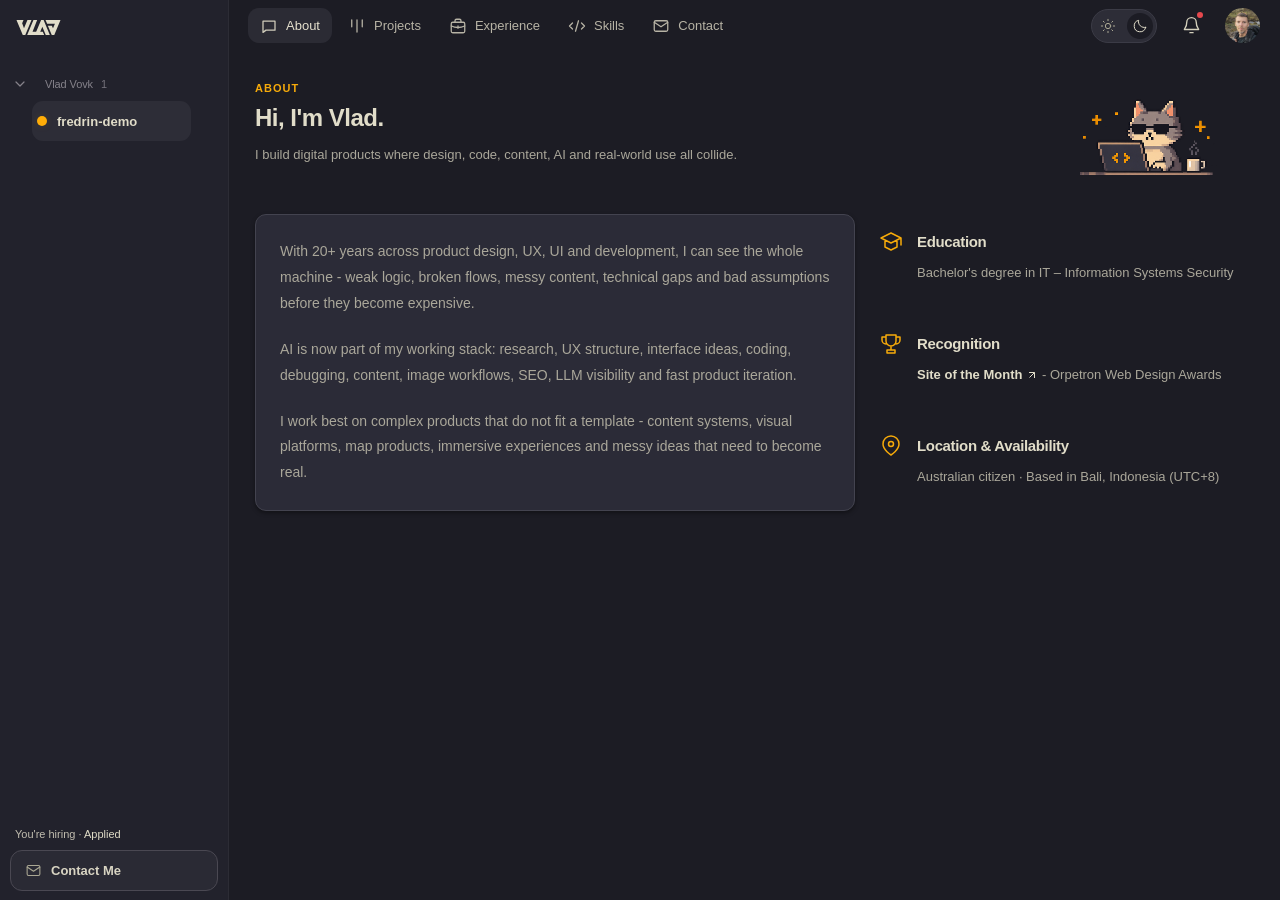
==== commit ba36cbaa: "Optimize cat illustration as a smaller WebP asset" ====
--- a/index.html
+++ b/index.html
@@ -142,7 +142,7 @@
           <div class="about-illustration" role="button" tabindex="0" aria-label="Talk to the cat" aria-controls="cat-speech">
             <svg class="animated-cat" aria-hidden="true" viewBox="0 0 1774 887" preserveAspectRatio="xMidYMid meet" xmlns="http://www.w3.org/2000/svg">
               <defs>
-                <image id="animated-cat-source" href="assets/about-cat.png" width="1774" height="887" />
+                <image id="animated-cat-source" href="assets/about-cat.webp" width="1774" height="887" />
                 <mask id="animated-cat-base-mask" maskUnits="userSpaceOnUse" x="0" y="0" width="1774" height="887">
                   <rect width="1774" height="887" fill="var(--mask-visible)" />
                   <g fill="var(--mask-hidden)">
@@ -183,7 +183,7 @@
                     <path d="M800 370H854V396H800ZM982 370H1036V396H982Z" fill="var(--cat-face-cream)" />
                     <path d="M818 370H842V396H818ZM994 370H1018V396H994Z" fill="var(--cat-eye-gold)" />
                     <path d="M824 370H836V396H824ZM1000 370H1012V396H1000Z" fill="var(--cat-face-ink)" />
-                    <path d="M824 370H830V376H824ZM1000 370H1006V376H1000Z" fill="var(--color-white)" />
+                    <path d="M824 370H830V376H824ZM1000 370H1006V376H1000Z" fill="var(--cat-eye-highlight)" />
                   </g>
                 </g>
                 <g class="cat-glasses">
--- a/themes.css
+++ b/themes.css
@@ -1,7 +1,6 @@
 /* Palette, semantic colors and fixed illustration colors. Dark is the default. */
 :root {
   --color-white: #fff;
-  --color-black: #000;
   color-scheme: dark;
   --palette-slate: #8792a2;
   --palette-amber: #d58908;
@@ -76,6 +75,7 @@
   --cat-face-cream: #fad4a2;
   --cat-face-ink: #191923;
   --cat-eye-gold: #d8ad55;
+  --cat-eye-highlight: #fff;
   --surface-navigation-hover: color-mix(in srgb, var(--surface-navigation-active) 80%, transparent);
   --theme-thumb-background: var(--page);
   --theme-thumb-icon: var(--text);
--- a/theme-settings.css
+++ b/theme-settings.css
@@ -410,15 +410,7 @@
 }
 
 .theme-editor-save {
-  border-color: var(--tooltip-surface);
-  background: var(--tooltip-surface);
-  color: var(--ink-on-accent);
   font-weight: 600;
-}
-
-.theme-editor-save:hover {
-  background: var(--tooltip-surface);
-  filter: brightness(1.06);
 }
 
 .profile-menu-action:focus-visible, .theme-settings button:focus-visible,
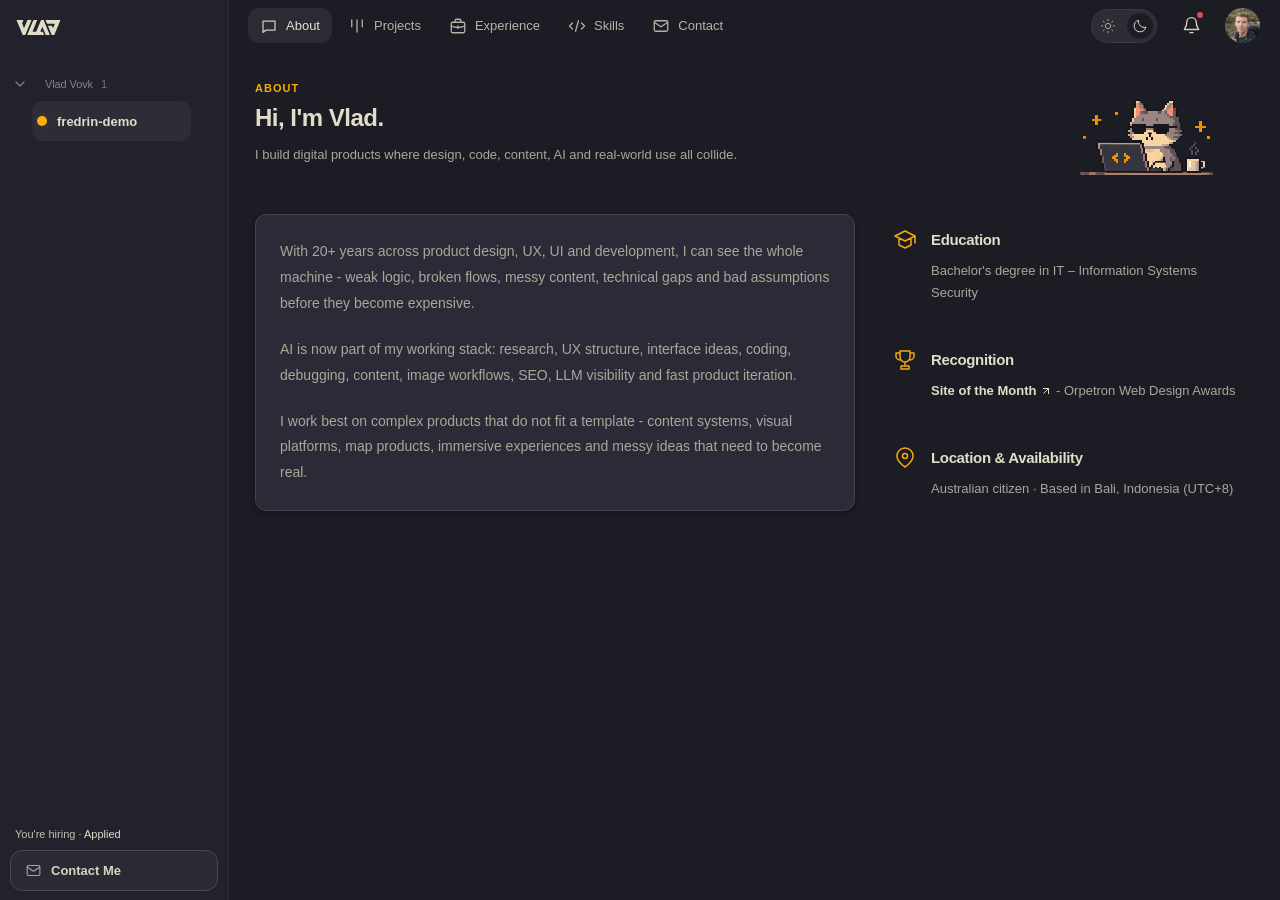
==== commit e38e579e: "Fix cat animation artifacts and adjust About fact padding" ====
--- a/index.html
+++ b/index.html
@@ -142,7 +142,7 @@
           <div class="about-illustration" role="button" tabindex="0" aria-label="Talk to the cat" aria-controls="cat-speech">
             <svg class="animated-cat" aria-hidden="true" viewBox="0 0 1774 887" preserveAspectRatio="xMidYMid meet" xmlns="http://www.w3.org/2000/svg">
               <defs>
-                <image id="animated-cat-source" href="assets/about-cat.webp" width="1774" height="887" />
+                <image id="animated-cat-source" href="assets/about-cat.webp" width="1774" height="887" image-rendering="pixelated" />
                 <mask id="animated-cat-base-mask" maskUnits="userSpaceOnUse" x="0" y="0" width="1774" height="887">
                   <rect width="1774" height="887" fill="var(--mask-visible)" />
                   <g fill="var(--mask-hidden)">
@@ -153,7 +153,7 @@
                     <rect x="1370" y="430" width="60" height="50" />
                     <rect x="1230" y="470" width="105" height="140" />
                     <rect x="940" y="645" width="145" height="80" />
-                    <use class="cat-head-cutout" href="#cat-head-shape" />
+                    <path class="cat-head-cutout" d="M700 130H1230V500H870V495H855V478H700Z" />
                   </g>
                 </mask>
                 <clipPath id="cat-star-one"><rect x="350" y="430" width="60" height="50" /></clipPath>
@@ -163,16 +163,17 @@
                 <clipPath id="cat-star-five"><rect x="1370" y="430" width="60" height="50" /></clipPath>
                 <clipPath id="cat-steam-clip"><rect x="1230" y="470" width="105" height="140" /></clipPath>
                 <path id="cat-head-shape" stroke="none" d="M700 130H1230V525H870V495H855V478H700Z" />
-                <path id="cat-glasses-shape" stroke="none" d="M754 342H887V359H949V342H1077V359H1144V377H1077V411H1059V431H968V413H949V395H887V413H870V431H788V411H770V377H737V359H754Z" />
+                <path id="cat-glasses-shape" stroke="none" d="M755.724 340.608H887V358.348H947.316V340.608H1078.592V358.348H1142.456V376.088H1078.592V411.568H1057.304V429.308H968.604V411.568H947.316V393.828H887V411.568H869.26V429.308H787.656V411.568H769.916V376.088H737.984V358.348H755.724Z" />
                 <clipPath id="cat-head-clip"><use href="#cat-head-shape" /></clipPath>
                 <mask id="cat-bare-face-mask" maskUnits="userSpaceOnUse" x="700" y="130" width="530" height="395">
                   <use href="#cat-head-shape" fill="var(--mask-visible)" />
                   <use href="#cat-glasses-shape" fill="var(--mask-hidden)" />
                 </mask>
-                <clipPath id="cat-paw-clip"><rect x="922" y="627" width="182" height="108" /></clipPath>
+                <clipPath id="cat-paw-clip"><rect x="940" y="627" width="164" height="108" /></clipPath>
               </defs>
               <rect x="940" y="645" width="145" height="80" fill="var(--cat-paw-underlay)" />
               <use href="#animated-cat-source" mask="url(#animated-cat-base-mask)" />
+              <!-- The neck overlaps the cutout so head movement cannot reveal a seam. -->
               <g class="cat-finale-head">
                 <use href="#animated-cat-source" clip-path="url(#cat-head-clip)" mask="url(#cat-bare-face-mask)" />
                 <g shape-rendering="crispEdges">
@@ -196,6 +197,7 @@
               <g class="cat-spark cat-spark-four"><use href="#animated-cat-source" clip-path="url(#cat-star-four)" /></g>
               <g class="cat-spark cat-spark-five"><use href="#animated-cat-source" clip-path="url(#cat-star-five)" /></g>
               <g class="cat-steam"><use href="#animated-cat-source" clip-path="url(#cat-steam-clip)" /></g>
+              <!-- Keep the original paw movement, excluding the laptop edge from its clip. -->
               <g clip-path="url(#cat-paw-clip)"><use class="cat-paw" href="#animated-cat-source" /></g>
               <rect class="cat-hit-area" width="1774" height="887" />
             </svg>
--- a/styles.css
+++ b/styles.css
@@ -1242,7 +1242,7 @@
   grid-template-columns: 24px minmax(0, 1fr);
   gap: 14px;
   max-width: none;
-  padding: 16px 0;
+  padding: 14px;
   border: 0;
   background: transparent;
   box-shadow: none;
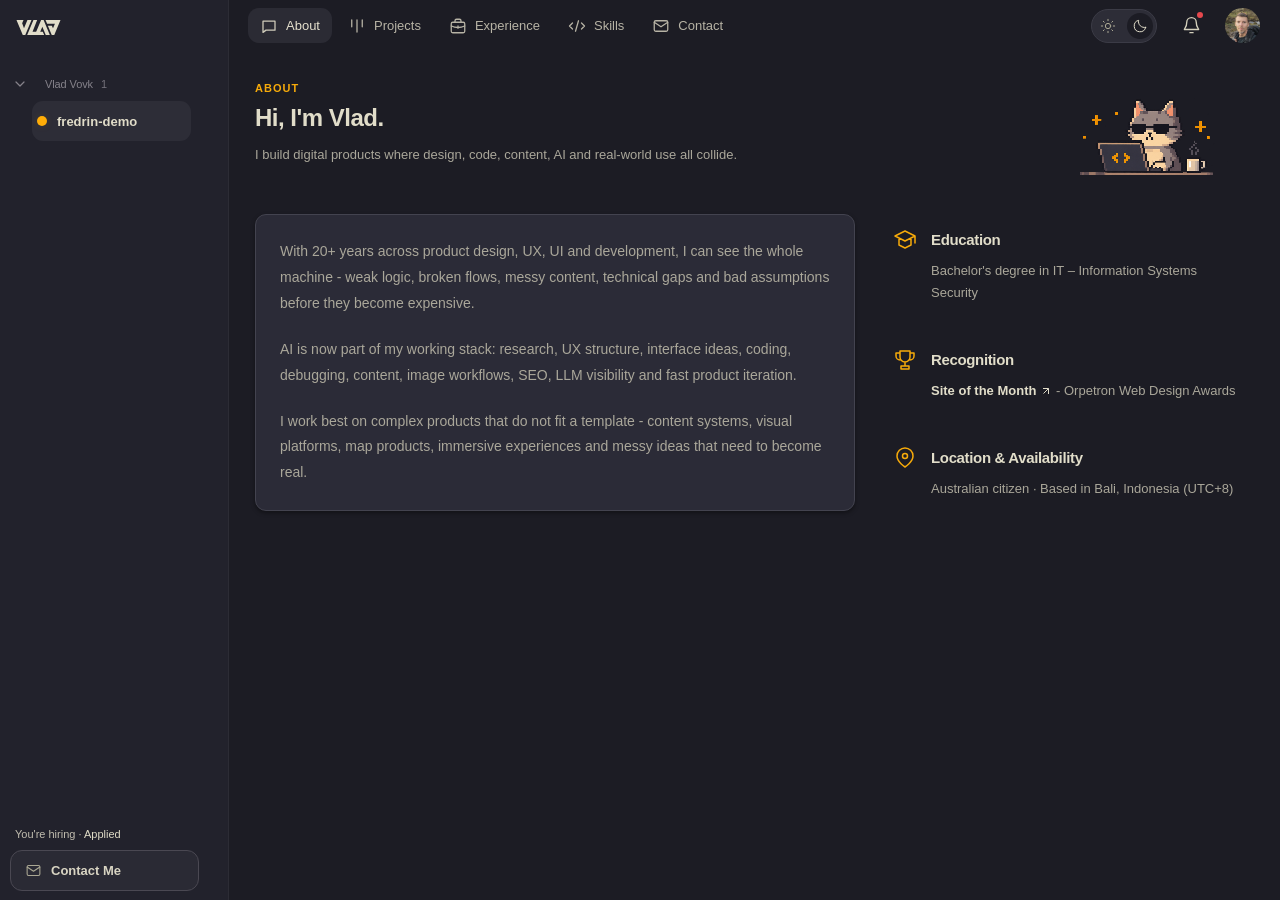
==== commit b1812237: "Add resizable collapsible sidebar and synchronize theme controls" ====
--- a/index.html
+++ b/index.html
@@ -10,6 +10,7 @@
     <link rel="apple-touch-icon" href="assets/apple-touch-icon.png" sizes="180x180" />
     <title>Vlad Vovk - Design, Code &amp; AI · About</title>
     <script src="theme.js"></script>
+    <script src="js/sidebar-layout.js"></script>
     <link rel="stylesheet" href="themes.css" />
     <link rel="stylesheet" href="styles.css" />
     <link rel="stylesheet" href="theme-settings.css" />
@@ -17,36 +18,42 @@
   </head>
   <body>
     <aside id="project-sidebar" class="project-sidebar" aria-label="Project navigation">
-      <div class="sidebar-header">
-        <a class="sidebar-logo" href="#about" aria-label="Vlad Vovk — About">
-          <span class="sidebar-logo-mark" aria-hidden="true"></span>
-        </a>
-        <button class="mobile-drawer-close" type="button" aria-label="Close navigation" hidden>
-          <svg viewBox="0 0 24 24" aria-hidden="true"><path d="m6 6 12 12M18 6 6 18" /></svg>
+      <div id="sidebar-content" class="sidebar-content">
+        <div class="sidebar-header">
+          <a class="sidebar-logo" href="#about" aria-label="Vlad Vovk — About">
+            <span class="sidebar-logo-mark" aria-hidden="true"></span>
+          </a>
+          <button class="mobile-drawer-close" type="button" aria-label="Close navigation" hidden>
+            <svg viewBox="0 0 24 24" aria-hidden="true"><path d="m6 6 12 12M18 6 6 18" /></svg>
+          </button>
+        </div>
+        <button class="personal-row" type="button" aria-expanded="true" aria-controls="sidebar-projects">
+          <svg viewBox="0 0 12 12" aria-hidden="true"><path d="m2 4 4 4 4-4" /></svg>
+          <span>Vlad Vovk</span><span class="count">1</span>
         </button>
+
+        <div id="sidebar-projects">
+          <a class="project-row" href="#projects">
+            <span class="project-dot"></span>
+            <strong>fredrin-demo</strong>
+          </a>
+        </div>
+
+        <div class="sidebar-footer">
+          <p>You're hiring · <span>Applied</span></p>
+          <a class="help-button" href="mailto:sairix@gmail.com">
+            <svg viewBox="0 0 24 24" aria-hidden="true">
+              <rect x="3" y="5" width="18" height="14" rx="2" />
+              <path d="m3 7 9 6 9-6" />
+            </svg>
+            <span>Contact Me</span>
+          </a>
+        </div>
       </div>
-      <button class="personal-row" type="button" aria-expanded="true" aria-controls="sidebar-projects">
-        <svg viewBox="0 0 12 12" aria-hidden="true"><path d="m2 4 4 4 4-4" /></svg>
-        <span>Vlad Vovk</span><span class="count">1</span>
+      <div class="sidebar-resize" role="separator" tabindex="0" aria-label="Resize sidebar" aria-orientation="vertical" aria-controls="sidebar-content" aria-valuemin="180" aria-valuemax="420" aria-valuenow="209" title="Drag to resize sidebar"></div>
+      <button class="sidebar-rail" type="button" aria-label="Collapse sidebar" aria-expanded="true" aria-controls="sidebar-content" aria-keyshortcuts="Control+\" title="Collapse sidebar (Ctrl+\)">
+        <svg viewBox="0 0 12 12" aria-hidden="true"><path d="m7 3-3 3 3 3" /></svg>
       </button>
-
-      <div id="sidebar-projects">
-        <a class="project-row" href="#projects">
-          <span class="project-dot"></span>
-          <strong>fredrin-demo</strong>
-        </a>
-      </div>
-
-      <div class="sidebar-footer">
-        <p>You're hiring · <span>Applied</span></p>
-        <a class="help-button" href="mailto:sairix@gmail.com">
-          <svg viewBox="0 0 24 24" aria-hidden="true">
-            <rect x="3" y="5" width="18" height="14" rx="2" />
-            <path d="m3 7 9 6 9-6" />
-          </svg>
-          <span>Contact Me</span>
-        </a>
-      </div>
     </aside>
 
     <button class="mobile-nav-backdrop" type="button" aria-label="Close navigation" tabindex="-1" hidden></button>
@@ -630,7 +637,7 @@
                   <li data-tag="design-systems" data-color="teal">Design Systems</li>
                 </ul>
                 <div class="project-links">
-                  <a href="404.html?project=urban-cms">Website<svg class="external-link-icon" viewBox="0 0 12 12" aria-hidden="true"><path d="M3.5 8.5 8.5 3.5M3 3.5h5.5V9" /></svg></a>
+                  <a href="403.html">Website<svg class="external-link-icon" viewBox="0 0 12 12" aria-hidden="true"><path d="M3.5 8.5 8.5 3.5M3 3.5h5.5V9" /></svg></a>
                 </div>
                               </div>
               </details>
--- a/themes.css
+++ b/themes.css
@@ -21,7 +21,7 @@
   --page: #1c1c24;
   --sidebar: #22222c;
   --surface: #2b2b37;
-  --surface-hover: #30303b;
+  --surface-hover: #36353d;
   --line: #30303a;
   --card-line: #43434f;
   --text: #e1ddc9;
@@ -37,6 +37,7 @@
   --text-footer-emphasis: #e0dcc7;
   --button-border: #4a4852;
   --surface-button: #2a2a34;
+  --surface-button-hover: rgb(58 58 77 / 40%);
   --text-button: #d8d4c2;
   --text-icon-muted: #aaa793;
   --text-navigation: #b7b3a5;
@@ -105,6 +106,7 @@
   --text-footer-emphasis: var(--text);
   --button-border: #c7c9bd;
   --surface-button: #e7e8e1;
+  --surface-button-hover: var(--surface-hover);
   --text-button: var(--text);
   --text-icon-muted: #686e60;
   --text-navigation: #5c6357;
--- a/styles.css
+++ b/styles.css
@@ -2,6 +2,9 @@
 
 :root {
   --content-width: 1120px;
+  --sidebar-content-width: 209px;
+  --sidebar-rail-width: 20px;
+  --sidebar-width: calc(var(--sidebar-content-width) + var(--sidebar-rail-width));
 }
 
 * {
@@ -45,7 +48,7 @@
 
 .workspace {
   position: fixed;
-  inset: 0 0 0 229px;
+  inset: 0 0 0 var(--sidebar-width);
   background: var(--page);
 }
 
@@ -144,9 +147,86 @@
   position: fixed;
   inset: 0 auto 0 0;
   z-index: 3;
-  width: 229px;
+  width: var(--sidebar-width);
+  overflow: hidden;
   background: var(--sidebar);
+}
+
+.sidebar-content {
+  position: relative;
+  width: var(--sidebar-content-width);
+  height: 100%;
+}
+
+.sidebar-rail {
+  position: absolute;
+  inset: 0 0 0 auto;
+  display: grid;
+  width: var(--sidebar-rail-width);
+  padding: 0;
+  place-items: center;
   border-right: 1px solid var(--sidebar-border);
+  background: var(--sidebar);
+  color: var(--text-icon-muted);
+  cursor: pointer;
+  transition: background-color 150ms ease;
+}
+
+.sidebar-rail svg {
+  width: 12px;
+  height: 12px;
+  stroke-width: 1.2;
+  opacity: 0;
+}
+
+.sidebar-rail:hover, .sidebar-rail:focus-visible {
+  background: var(--surface-button-hover);
+}
+
+.sidebar-rail:hover svg, .sidebar-rail:focus-visible svg,
+:root[data-sidebar-collapsed] .sidebar-rail svg {
+  opacity: 1;
+}
+
+:root[data-sidebar-collapsed] .sidebar-rail svg {
+  transform: rotate(180deg);
+}
+
+.sidebar-rail:focus-visible {
+  outline: 2px solid var(--amber);
+  outline-offset: -3px;
+}
+
+.sidebar-resize {
+  position: absolute;
+  z-index: 1;
+  inset: 0 var(--sidebar-rail-width) 0 auto;
+  width: 12.5px;
+  cursor: col-resize;
+  touch-action: none;
+}
+
+.sidebar-resize::after {
+  position: absolute;
+  inset: 0 0 0 auto;
+  width: 2px;
+  background: var(--surface-hover);
+  opacity: 0;
+  content: "";
+}
+
+.sidebar-resize:hover::after {
+  opacity: 1;
+}
+
+.sidebar-resize:focus-visible {
+  outline: 1px solid var(--amber);
+  outline-offset: -1px;
+}
+
+.is-sidebar-resizing, .is-sidebar-resizing * {
+  cursor: col-resize !important;
+  user-select: none !important;
 }
 
 .sidebar-header {
@@ -227,7 +307,7 @@
 .project-row {
   display: flex;
   align-items: center;
-  width: 159px;
+  width: calc(100% - 50px);
   height: 40px;
   margin-left: 32px;
   padding: 0 10px 0 5px;
@@ -238,11 +318,16 @@
 }
 
 .project-row strong {
+  min-width: 0;
+  overflow: hidden;
+  text-overflow: ellipsis;
+  white-space: nowrap;
   font-size: 13px;
   font-weight: 650;
 }
 
 .project-dot {
+  flex-shrink: 0;
   width: 10px;
   height: 10px;
   margin-right: 10px;
@@ -1572,6 +1657,39 @@
   outline-offset: 4px;
 }
 
+/* Desktop sidebar state is independent of the mobile drawer. */
+@media (min-width: 901px) {
+  :root[data-sidebar-collapsed] {
+    --sidebar-width: var(--sidebar-rail-width);
+  }
+  :root[data-sidebar-collapsed]:not(.is-sidebar-animating) .sidebar-content {
+    visibility: hidden;
+  }
+  .is-sidebar-animating .project-sidebar {
+    transition: width 200ms ease;
+  }
+  .is-sidebar-animating .workspace {
+    transition: left 200ms ease;
+  }
+  .is-sidebar-animating .sidebar-resize {
+    pointer-events: none;
+  }
+  :root[data-sidebar-collapsed] .sidebar-resize {
+    display: none;
+  }
+  .top-nav {
+    gap: 12px;
+  }
+  .nav-links {
+    min-width: 0;
+    overflow-x: auto;
+    scrollbar-width: none;
+  }
+  .nav-links a, .account-actions {
+    flex-shrink: 0;
+  }
+}
+
 /* Responsive: (max-width: 1200px) */
 
 @media (max-width: 1200px) {
@@ -1688,6 +1806,7 @@
     display: flex;
     flex-direction: column;
     width: min(82vw, 320px);
+    border-right: 1px solid var(--sidebar-border);
     height: 100dvh;
     padding-top: env(safe-area-inset-top, 0px);
     overflow-y: auto;
@@ -1699,6 +1818,17 @@
     visibility: visible;
     transform: translateX(0);
     transition-delay: 0s;
+  }
+  .sidebar-content {
+    display: flex;
+    flex: 1 0 auto;
+    flex-direction: column;
+    width: 100%;
+    height: auto;
+    min-height: 100%;
+  }
+  .sidebar-rail, .sidebar-resize {
+    display: none;
   }
   .sidebar-header {
     flex: 0 0 52px;
@@ -1977,7 +2107,7 @@
 /* Respect reduced-motion preferences */
 
 @media (prefers-reduced-motion: reduce) {
-  .help-button {
+  .help-button, .sidebar-rail {
     transition: none;
   }
   .profile-menu {
@@ -1998,7 +2128,7 @@
   .cat-spark, .cat-paw, .cat-steam {
     animation: none;
   }
-  .project-sidebar {
+  .project-sidebar, .is-sidebar-animating .project-sidebar, .is-sidebar-animating .workspace {
     transition: none;
   }
   .theme-toggle::before {
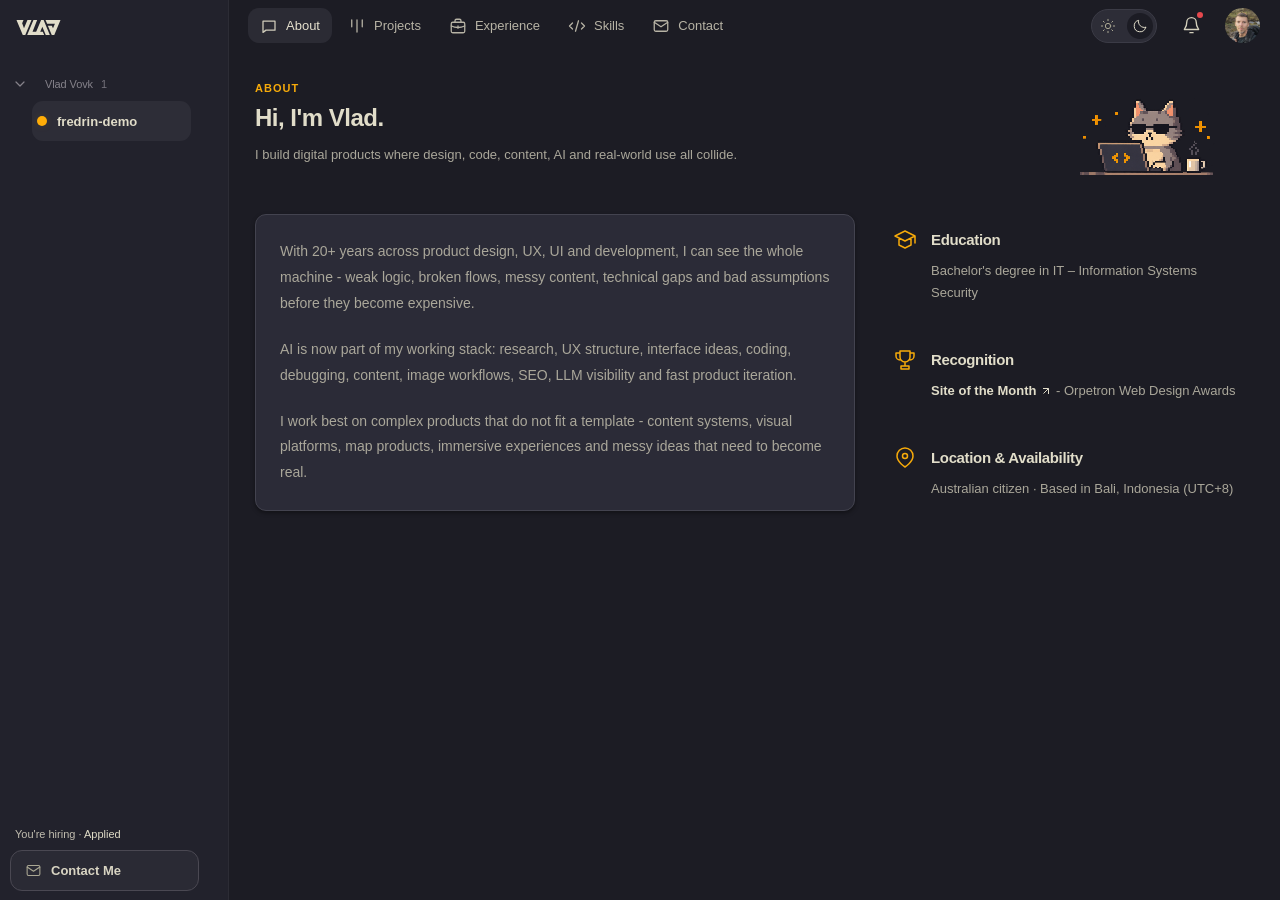
==== commit 0a3ae270: "Refine light theme toggle colors and animate thumb during theme transitions" ====
--- a/index.html
+++ b/index.html
@@ -91,6 +91,7 @@
 
         <div class="account-actions">
           <button class="theme-toggle" type="button" role="switch" aria-checked="true" aria-label="Dark theme" title="Switch to light theme">
+            <span class="theme-toggle-thumb" aria-hidden="true"></span>
             <svg class="theme-icon-sun" viewBox="0 0 24 24" aria-hidden="true"><circle cx="12" cy="12" r="4" /><path d="M12 2v2m0 16v2M2 12h2m16 0h2M4.9 4.9l1.4 1.4m11.4 11.4 1.4 1.4M4.9 19.1l1.4-1.4M17.7 6.3l1.4-1.4" /></svg>
             <svg class="theme-icon-moon" viewBox="0 0 24 24" aria-hidden="true"><path d="M20.5 14A8.6 8.6 0 0 1 10 3.5 8.7 8.7 0 1 0 20.5 14Z" /></svg>
           </button>
@@ -268,12 +269,14 @@
                 <span class="experience-company">Urban CGI</span>
                 <svg class="experience-chevron" viewBox="0 0 16 16" aria-hidden="true"><path d="m3 6 5 5 5-5" /></svg>
               </summary>
-              <div class="experience-card-body">
-                <ul class="experience-description">
-                <li>Led UX restructuring of an internal Moodle learning platform, mapping journeys and simplifying registration, course access and progress tracking for employees with limited digital experience.</li>
-                <li>Created branded UI patterns and a scalable Figma design system; used AI-assisted prototypes to validate feature and registration flows with management and speed up feedback cycles.</li>
-                <li>Aligned scope and design decisions with the director, managers and developers, resolved implementation blockers and prioritised critical UX changes to meet the fixed launch deadline for staff training.</li>
-              </ul>
+              <div class="experience-card-content">
+                <div class="experience-card-body">
+                  <ul class="experience-description">
+                  <li>Led UX restructuring of an internal Moodle learning platform, mapping journeys and simplifying registration, course access and progress tracking for employees with limited digital experience.</li>
+                  <li>Created branded UI patterns and a scalable Figma design system; used AI-assisted prototypes to validate feature and registration flows with management and speed up feedback cycles.</li>
+                  <li>Aligned scope and design decisions with the director, managers and developers, resolved implementation blockers and prioritised critical UX changes to meet the fixed launch deadline for staff training.</li>
+                </ul>
+                </div>
               </div>
             </details>
           </li>
@@ -286,16 +289,18 @@
                 <span class="experience-company">Tas360</span>
                 <svg class="experience-chevron" viewBox="0 0 16 16" aria-hidden="true"><path d="m3 6 5 5 5-5" /></svg>
               </summary>
-              <div class="experience-card-body">
-                <ul class="experience-description">
-                <li>Self-directed design and development of a content-rich digital platform, from product planning and UX through front-end implementation and ongoing iteration.</li>
-                <li>Built a highly automated publishing workflow: a single uploaded panorama, mapped location, and content input trigger server-side processing, tile generation, and integration into the platform.</li>
-                <li>Combined product design, content systems, and front-end work to ship and maintain a scalable experience without handoff between design and engineering.</li>
-                <li>Re-architected map delivery from a paid third-party service to static self-generated tiles on CDN, reducing monthly cost from about $100 to $10.</li>
-                <li>Managed performance optimisation and web delivery for high-resolution panoramic content, with the platform handling 10,000 users over two days after optimisation.</li>
-                <li>Enhanced panoramic imagery with AI-assisted workflows and optimised it for high-quality web delivery.</li>
-                <li>Improved SEO visibility and crawlability despite minimal on-page text content, helping the platform rank well in Google for location-based discovery.</li>
-              </ul>
+              <div class="experience-card-content">
+                <div class="experience-card-body">
+                  <ul class="experience-description">
+                  <li>Self-directed design and development of a content-rich digital platform, from product planning and UX through front-end implementation and ongoing iteration.</li>
+                  <li>Built a highly automated publishing workflow: a single uploaded panorama, mapped location, and content input trigger server-side processing, tile generation, and integration into the platform.</li>
+                  <li>Combined product design, content systems, and front-end work to ship and maintain a scalable experience without handoff between design and engineering.</li>
+                  <li>Re-architected map delivery from a paid third-party service to static self-generated tiles on CDN, reducing monthly cost from about $100 to $10.</li>
+                  <li>Managed performance optimisation and web delivery for high-resolution panoramic content, with the platform handling 10,000 users over two days after optimisation.</li>
+                  <li>Enhanced panoramic imagery with AI-assisted workflows and optimised it for high-quality web delivery.</li>
+                  <li>Improved SEO visibility and crawlability despite minimal on-page text content, helping the platform rank well in Google for location-based discovery.</li>
+                </ul>
+                </div>
               </div>
             </details>
           </li>
@@ -308,15 +313,17 @@
                 <span class="experience-company">Grade Creative</span>
                 <svg class="experience-chevron" viewBox="0 0 16 16" aria-hidden="true"><path d="m3 6 5 5 5-5" /></svg>
               </summary>
-              <div class="experience-card-body">
-                <ul class="experience-description">
-                <li>Delivered product design, UX, UI, and front-end work for public-sector and health platforms.</li>
-                <li>Translated complex requirements, user flows, and user research into intuitive interfaces, reusable UI patterns, and practical design decisions.</li>
-                <li>Developed design systems and component libraries in Figma and code, helping maintain consistency across products and branded platforms.</li>
-                <li>Collaborated with cross-functional teams – product managers, designers, engineers, and stakeholders – from ideation to delivery in agile environments.</li>
-                <li>Contributed to analytics, testing, workshops, and design reviews, using evidence and user feedback to refine usability, journeys, and engagement.</li>
-                <li>Bridged design and development, turning UX intent into responsive, accessible, reusable coded components.</li>
-              </ul>
+              <div class="experience-card-content">
+                <div class="experience-card-body">
+                  <ul class="experience-description">
+                  <li>Delivered product design, UX, UI, and front-end work for public-sector and health platforms.</li>
+                  <li>Translated complex requirements, user flows, and user research into intuitive interfaces, reusable UI patterns, and practical design decisions.</li>
+                  <li>Developed design systems and component libraries in Figma and code, helping maintain consistency across products and branded platforms.</li>
+                  <li>Collaborated with cross-functional teams – product managers, designers, engineers, and stakeholders – from ideation to delivery in agile environments.</li>
+                  <li>Contributed to analytics, testing, workshops, and design reviews, using evidence and user feedback to refine usability, journeys, and engagement.</li>
+                  <li>Bridged design and development, turning UX intent into responsive, accessible, reusable coded components.</li>
+                </ul>
+                </div>
               </div>
             </details>
           </li>
@@ -329,13 +336,15 @@
                 <span class="experience-company">Enlang (EdTech platform)</span>
                 <svg class="experience-chevron" viewBox="0 0 16 16" aria-hidden="true"><path d="m3 6 5 5 5-5" /></svg>
               </summary>
-              <div class="experience-card-body">
-                <ul class="experience-description">
-                <li>Co-created and launched a digital education product from concept to sales.</li>
-                <li>Designed and developed the marketing site, user flows, wireframes, and learning experience with a storytelling-driven UX, achieving strong SEO rankings and consistent student acquisition.</li>
-                <li>Helped the course reach 200+ sales and 1,000+ enrolled learners in the first year.</li>
-                <li>Oversaw end-to-end delivery across curriculum content, video production, site development, and optimisation for performance, usability, and accessibility.</li>
-              </ul>
+              <div class="experience-card-content">
+                <div class="experience-card-body">
+                  <ul class="experience-description">
+                  <li>Co-created and launched a digital education product from concept to sales.</li>
+                  <li>Designed and developed the marketing site, user flows, wireframes, and learning experience with a storytelling-driven UX, achieving strong SEO rankings and consistent student acquisition.</li>
+                  <li>Helped the course reach 200+ sales and 1,000+ enrolled learners in the first year.</li>
+                  <li>Oversaw end-to-end delivery across curriculum content, video production, site development, and optimisation for performance, usability, and accessibility.</li>
+                </ul>
+                </div>
               </div>
             </details>
           </li>
@@ -348,12 +357,14 @@
                 <span class="experience-company">Telemark IT</span>
                 <svg class="experience-chevron" viewBox="0 0 16 16" aria-hidden="true"><path d="m3 6 5 5 5-5" /></svg>
               </summary>
-              <div class="experience-card-body">
-                <ul class="experience-description">
-                <li>Led design and front-end implementation across 200+ B2B and B2C projects in health, travel, e-commerce, real estate, and wellness.</li>
-                <li>Created interfaces from wireframes to high-fidelity UI, contributed to design systems, and supported practical implementation at scale.</li>
-                <li>Conducted user research, prototyping, and usability testing in collaboration with cross-functional teams and stakeholders.</li>
-              </ul>
+              <div class="experience-card-content">
+                <div class="experience-card-body">
+                  <ul class="experience-description">
+                  <li>Led design and front-end implementation across 200+ B2B and B2C projects in health, travel, e-commerce, real estate, and wellness.</li>
+                  <li>Created interfaces from wireframes to high-fidelity UI, contributed to design systems, and supported practical implementation at scale.</li>
+                  <li>Conducted user research, prototyping, and usability testing in collaboration with cross-functional teams and stakeholders.</li>
+                </ul>
+                </div>
               </div>
             </details>
           </li>
@@ -366,11 +377,13 @@
                 <span class="experience-company">Telemark IT</span>
                 <svg class="experience-chevron" viewBox="0 0 16 16" aria-hidden="true"><path d="m3 6 5 5 5-5" /></svg>
               </summary>
-              <div class="experience-card-body">
-                <ul class="experience-description">
-                <li>Designed websites, landing pages, and digital assets for B2B and B2C clients.</li>
-                <li>Built early experience in responsive layouts, usability, interface structure, and front-end implementation.</li>
-              </ul>
+              <div class="experience-card-content">
+                <div class="experience-card-body">
+                  <ul class="experience-description">
+                  <li>Designed websites, landing pages, and digital assets for B2B and B2C clients.</li>
+                  <li>Built early experience in responsive layouts, usability, interface structure, and front-end implementation.</li>
+                </ul>
+                </div>
               </div>
             </details>
           </li>
--- a/themes.css
+++ b/themes.css
@@ -129,7 +129,8 @@
   --shadow-experience: rgb(35 40 30 / 6%);
   --shadow-speech: rgb(35 40 30 / 12%);
   --drawer-scrim: rgb(20 25 17 / 35%);
-  --theme-track-hover: var(--surface);
+  --theme-thumb-background: var(--surface);
+  --theme-track-hover: color-mix(in srgb, var(--surface-selected) 88%, var(--text-icon-muted));
   --palette-blue: #326bb7;
   --experience-red-text: var(--color-white);
   --experience-blue-text: var(--color-white);
--- a/styles.css
+++ b/styles.css
@@ -169,18 +169,28 @@
   background: var(--sidebar);
   color: var(--text-icon-muted);
   cursor: pointer;
-  transition: background-color 150ms ease;
+}
+
+.sidebar-rail::before {
+  position: absolute;
+  inset: 0;
+  background: var(--surface-button-hover);
+  opacity: 0;
+  transition: opacity 150ms ease;
+  content: "";
 }
 
 .sidebar-rail svg {
+  position: relative;
+  z-index: 1;
   width: 12px;
   height: 12px;
   stroke-width: 1.2;
   opacity: 0;
 }
 
-.sidebar-rail:hover, .sidebar-rail:focus-visible {
-  background: var(--surface-button-hover);
+.sidebar-rail:hover::before, .sidebar-rail:focus-visible::before {
+  opacity: 1;
 }
 
 .sidebar-rail:hover svg, .sidebar-rail:focus-visible svg,
@@ -410,6 +420,7 @@
   color: var(--text-navigation);
   text-decoration: none;
   white-space: nowrap;
+  transition: background-color 120ms ease;
 }
 
 .nav-links a svg {
@@ -695,10 +706,12 @@
   background: var(--surface-selected);
   color: var(--text-icon-muted);
   cursor: pointer;
-}
-
-.theme-toggle::before {
+  transition: background-color 120ms ease;
+}
+
+.theme-toggle-thumb {
   position: absolute;
+  view-transition-name: theme-thumb;
   top: 50%;
   left: 3px;
   width: 26px;
@@ -709,7 +722,6 @@
   box-shadow: none;
   transform: translate(32px, -50%);
   transition: transform 160ms ease;
-  content: "";
 }
 
 .theme-toggle svg {
@@ -722,11 +734,16 @@
   stroke-width: 1.5;
 }
 
+.theme-toggle .theme-icon-sun {
+  view-transition-name: theme-sun;
+}
+
 .theme-toggle .theme-icon-moon {
+  view-transition-name: theme-moon;
   color: var(--theme-thumb-icon);
 }
 
-:root[data-theme="light"] .theme-toggle::before {
+:root[data-theme="light"] .theme-toggle-thumb {
   transform: translate(0, -50%);
 }
 
@@ -745,6 +762,30 @@
 .theme-toggle:focus-visible {
   outline: 2px solid var(--amber);
   outline-offset: 3px;
+}
+
+/* Crossfade only explicit theme switches; initial theme and editor previews are immediate. */
+:root.is-theme-transitioning .nav-links a,
+:root.is-theme-transitioning .ticket-card.project-card,
+:root.is-theme-transitioning .experience-card,
+:root.is-theme-transitioning .theme-toggle,
+:root.is-theme-transitioning .theme-toggle-thumb {
+  transition: none;
+}
+
+:root.is-theme-transitioning::view-transition {
+  pointer-events: none;
+}
+
+/* Capture the thumb separately so it slides while the page crossfades. */
+:root.is-theme-transitioning::view-transition-group(theme-thumb),
+:root.is-theme-transitioning::view-transition-group(theme-sun),
+:root.is-theme-transitioning::view-transition-group(theme-moon),
+:root.is-theme-transitioning::view-transition-group(root),
+:root.is-theme-transitioning::view-transition-old(root),
+:root.is-theme-transitioning::view-transition-new(root) {
+  animation-duration: 220ms;
+  animation-timing-function: ease;
 }
 
 /* Section cards and headings */
@@ -980,6 +1021,13 @@
 .ticket-card.project-card {
   width: 100%;
   padding: 14px 16px;
+  transition: box-shadow 120ms ease;
+}
+
+@media (hover: hover) {
+  .ticket-card.project-card:hover, .experience-card:hover {
+    box-shadow: 0 4px 8px rgb(from var(--shadow-card) r g b / calc(alpha * 1.3));
+  }
 }
 
 .project-card .chart-icon {
@@ -1135,6 +1183,7 @@
   border-radius: 11px;
   background: var(--surface);
   box-shadow: 0 2px 4px var(--shadow-experience);
+  transition: box-shadow 120ms ease;
 }
 
 .experience-entry-heading {
@@ -1194,10 +1243,20 @@
   width: 16px;
   height: 16px;
   color: var(--text);
+  transition: transform 220ms ease;
 }
 
 .experience-card[open] .experience-chevron {
   transform: rotate(180deg);
+}
+
+.experience-entry-heading[aria-expanded="false"] .experience-chevron {
+  transform: none;
+}
+
+.experience-card-content {
+  display: flow-root;
+  overflow: hidden;
 }
 
 .experience-card-body {
@@ -2013,8 +2072,8 @@
     display: none;
   }
   .experience-entry:not(:last-child)::after {
-    top: 52px;
-    bottom: -68px;
+    top: var(--timeline-start, 52px);
+    bottom: var(--timeline-end, -68px);
     left: 1px;
     z-index: -1;
   }
@@ -2033,8 +2092,9 @@
   }
   .experience-entry-heading::before {
     position: absolute;
-    top: 21px;
+    top: 50%;
     left: -22px;
+    transform: translateY(-50%);
     width: 6px;
     height: 6px;
     border-radius: 50%;
@@ -2107,7 +2167,16 @@
 /* Respect reduced-motion preferences */
 
 @media (prefers-reduced-motion: reduce) {
-  .help-button, .sidebar-rail {
+  :root.is-theme-transitioning::view-transition-group(theme-thumb),
+  :root.is-theme-transitioning::view-transition-group(theme-sun),
+  :root.is-theme-transitioning::view-transition-group(theme-moon),
+  :root.is-theme-transitioning::view-transition-group(root),
+  :root.is-theme-transitioning::view-transition-old(root),
+  :root.is-theme-transitioning::view-transition-new(root) {
+    animation: none;
+  }
+  .help-button, .sidebar-rail::before, .nav-links a, .ticket-card.project-card,
+  .experience-card, .experience-chevron, .theme-toggle, .theme-toggle-thumb {
     transition: none;
   }
   .profile-menu {
@@ -2131,7 +2200,4 @@
   .project-sidebar, .is-sidebar-animating .project-sidebar, .is-sidebar-animating .workspace {
     transition: none;
   }
-  .theme-toggle::before {
-    transition: none;
-  }
-}
+}
